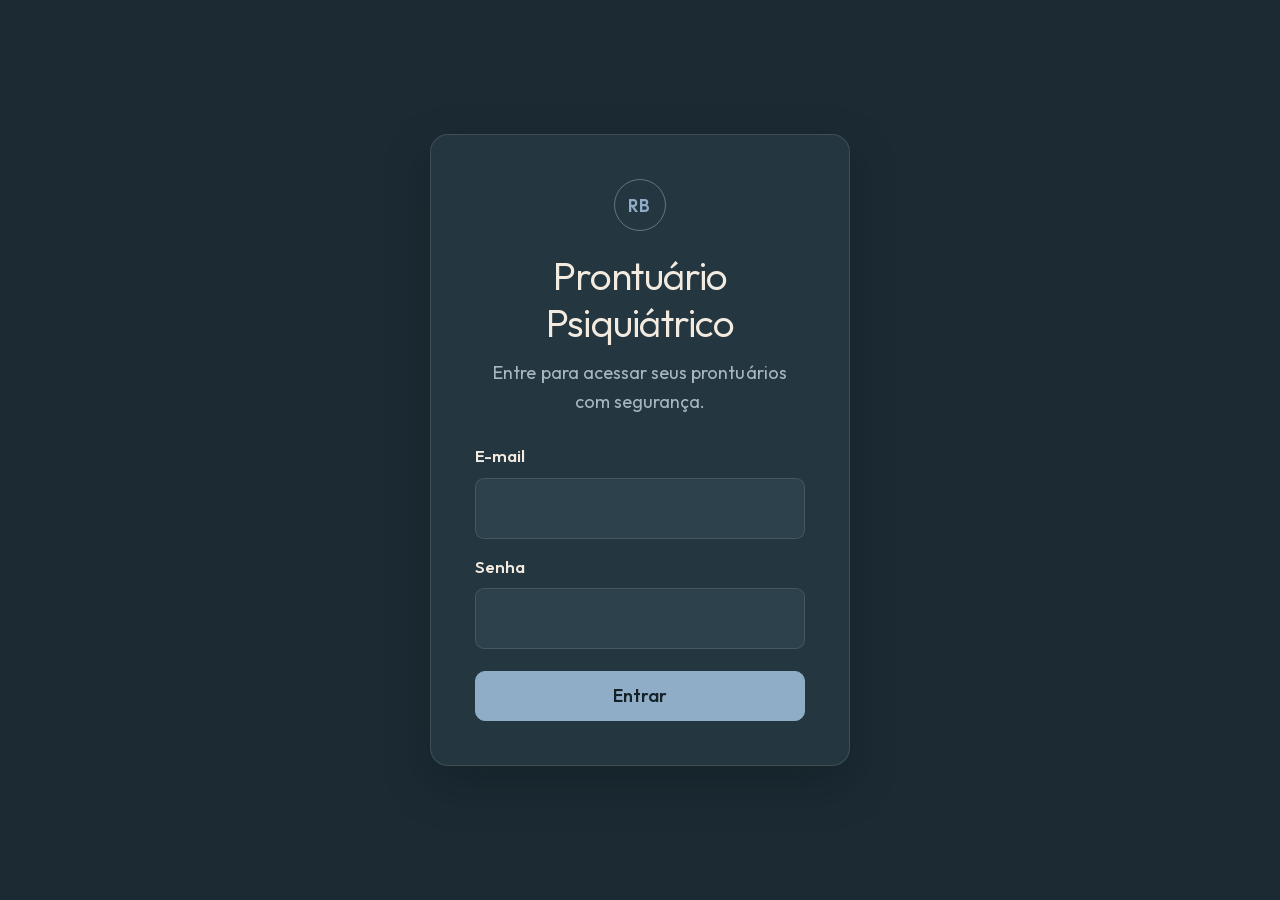
==== index.html @ f147e23b "Sintoma-Alvo no lugar dos sintomas residuais, e quatro ajustes de tela O Sintoma-Alvo e, na definica" ====
<!doctype html>
<html lang="pt-BR">
  <head>
    <meta charset="UTF-8" />
    <meta name="viewport" content="width=device-width, initial-scale=1, viewport-fit=cover" />
    <meta name="theme-color" content="#1C2B33" media="(prefers-color-scheme: dark)" />
    <meta name="theme-color" content="#F3EAE0" media="(prefers-color-scheme: light)" />

    <title>Prontuário Psiquiátrico — Dr. Regis Braga</title>
    <meta name="description" content="Prontuário eletrônico psiquiátrico de uso clínico privado: anamnese, exame do estado mental, evolução e prescrição." />
    <!-- Sistema clínico com dado sensível de paciente: nunca deve ser indexado. -->
    <meta name="robots" content="noindex, nofollow, noarchive, nosnippet" />
    <meta name="referrer" content="no-referrer" />
    <meta name="format-detection" content="telephone=no" />

    <!-- Ícone inline: evita duas requisições 404 por carga (a pasta images/ não existe). -->
    <link
      rel="icon"
      href="data:image/svg+xml,%3Csvg xmlns='http://www.w3.org/2000/svg' viewBox='0 0 32 32'%3E%3Crect width='32' height='32' rx='8' fill='%231C2B33'/%3E%3Ctext x='16' y='21' font-family='Outfit,Helvetica,Arial,sans-serif' font-size='13' font-weight='600' fill='%238FADC6' text-anchor='middle'%3ERB%3C/text%3E%3C/svg%3E"
    />

    <!-- A fonte só é descoberta depois de baixar e parsear o CSS; o preload antecipa. -->
    <link rel="preload" href="fonts/Outfit-Variable-latin.woff2" as="font" type="font/woff2" crossorigin />

    <link rel="stylesheet" href="src/styles/theme.css?v=sintoma-alvo-1" />
    <link rel="stylesheet" href="src/styles/responsive.css?v=sintoma-alvo-1" />
  </head>
  <body>
    <a class="skip-link" href="#app">Ir para o conteúdo</a>
    <div id="app" role="main"></div>
    <script type="module" src="src/App.js?v=sintoma-alvo-1"></script>
  </body>
</html>
---- src/styles/theme.css ----
@font-face {
  font-family: Sora;
  src: url("../../fonts/Sora-Regular.woff2") format("woff2");
  font-display: swap;
}

:root {
  color-scheme: dark;
  --bg: #071114;
  --surface: #0e1b20;
  --surface-2: #13252b;
  --line: #254148;
  --text: #eef7f5;
  --muted: #9db0ae;
  --primary: #0f5961;
  --primary-2: #16808b;
  --sage: #9ab8a7;
  --amber: #d79a35;
  --danger: #cf5b5b;
  --shadow: 0 20px 70px rgba(0, 0, 0, .28);
  --radius: 8px;
  font-family: Sora, system-ui, -apple-system, BlinkMacSystemFont, "Segoe UI", sans-serif;
}

body.light {
  color-scheme: light;
  --bg: #edf1f0;
  --surface: #ffffff;
  --surface-2: #f6f8f7;
  --line: #d5ddda;
  --text: #172225;
  --muted: #60706f;
  --primary: #0f5961;
  --primary-2: #0d737d;
  --sage: #688d78;
  --amber: #a66f13;
  --danger: #b74242;
  --shadow: 0 18px 48px rgba(25, 43, 48, .12);
}

* { box-sizing: border-box; }

body {
  margin: 0;
  background: var(--bg);
  color: var(--text);
  min-height: 100vh;
  letter-spacing: 0;
  overflow-x: hidden;
}

button, input, select, textarea {
  font: inherit;
}

button {
  min-height: 44px;
  border: 1px solid var(--line);
  border-radius: var(--radius);
  background: var(--surface-2);
  color: var(--text);
  cursor: pointer;
  touch-action: manipulation;
}

button:hover { border-color: var(--primary-2); }

.app-shell {
  min-height: 100vh;
  display: grid;
  grid-template-rows: auto 1fr auto;
}

.topbar {
  position: sticky;
  top: 0;
  z-index: 10;
  display: flex;
  align-items: center;
  justify-content: space-between;
  gap: 16px;
  padding: calc(12px + env(safe-area-inset-top)) 20px 12px;
  background: color-mix(in srgb, var(--surface) 92%, transparent);
  border-bottom: 1px solid var(--line);
  backdrop-filter: blur(18px);
}

.brand h1 {
  margin: 0;
  font-size: clamp(23px, 3vw, 36px);
  line-height: 1.15;
}

.brand p {
  margin: 6px 0 0;
  color: var(--muted);
  font-size: 17px;
}

.top-actions {
  display: flex;
  gap: 8px;
  align-items: center;
  flex-wrap: wrap;
  justify-content: flex-end;
}

.container {
  width: min(1280px, 100%);
  margin: 0 auto;
  padding: 20px;
  min-width: 0;
}

.dashboard {
  display: grid;
  gap: 14px;
  grid-template-columns: repeat(5, minmax(0, 1fr));
  min-width: 0;
}

.dash-button {
  min-width: 0;
  min-height: 150px;
  padding: 18px;
  text-align: left;
  display: grid;
  align-content: space-between;
  background: linear-gradient(180deg, color-mix(in srgb, var(--primary) 26%, var(--surface)), var(--surface));
  box-shadow: var(--shadow);
}

.dash-icon, .icon {
  width: 38px;
  height: 38px;
  display: inline-grid;
  place-items: center;
  border-radius: var(--radius);
  background: color-mix(in srgb, var(--sage) 18%, transparent);
  color: var(--sage);
  font-weight: 800;
}

.dash-button strong {
  display: block;
  margin-top: 18px;
  font-size: 23px;
}

.dash-button span {
  display: block;
  margin-top: 6px;
  color: var(--muted);
  line-height: 1.35;
  font-size: 17px;
  overflow-wrap: anywhere;
  white-space: normal;
  max-width: 100%;
}

.dash-button * {
  min-width: 0;
  white-space: normal;
}

.layout {
  display: grid;
  grid-template-columns: 280px minmax(0, 1fr);
  gap: 16px;
  align-items: start;
}

.side, .panel, .section, dialog {
  background: var(--surface);
  border: 1px solid var(--line);
  border-radius: var(--radius);
  box-shadow: var(--shadow);
}

.side {
  position: sticky;
  top: 92px;
  padding: 12px;
}

.nav-button {
  width: 100%;
  text-align: left;
  display: flex;
  align-items: center;
  gap: 10px;
  padding: 12px;
  margin-bottom: 8px;
}

.nav-button.active {
  background: var(--primary);
  border-color: var(--primary-2);
}

.panel { padding: 16px; }

.panel-title {
  display: flex;
  justify-content: space-between;
  align-items: flex-start;
  gap: 12px;
  margin-bottom: 16px;
}

.panel-title h2 {
  margin: 0;
  font-size: 29px;
  overflow-wrap: anywhere;
}

.panel-title p {
  margin: 6px 0 0;
  color: var(--muted);
  font-size: 17px;
}

.grid {
  display: grid;
  grid-template-columns: repeat(2, minmax(0, 1fr));
  gap: 12px;
}


.patient-grid {
  grid-template-columns: minmax(220px, 1.8fr) repeat(3, minmax(130px, 1fr));
}

.patient-grid > label:nth-child(n + 5) {
  grid-column: span 1;
}

label {
  display: grid;
  gap: 7px;
  color: var(--muted);
  font-size: 16px;
}

input, select, textarea {
  width: 100%;
  min-height: 46px;
  border: 1px solid var(--line);
  border-radius: var(--radius);
  background: var(--surface-2);
  color: var(--text);
  padding: 11px 12px;
  outline: none;
}

textarea {
  min-height: 126px;
  resize: vertical;
  line-height: 1.45;
}

textarea[name="medicos"] {
  min-height: 54px;
}




input:focus, select:focus, textarea:focus {
  border-color: var(--primary-2);
  box-shadow: 0 0 0 3px color-mix(in srgb, var(--primary-2) 22%, transparent);
}

details.section {
  margin-bottom: 12px;
  padding: 0;
  overflow: hidden;
}

summary {
  cursor: pointer;
  min-height: 54px;
  padding: 15px 16px;
  list-style: none;
  display: flex;
  justify-content: space-between;
  align-items: center;
  gap: 10px;
}

summary::-webkit-details-marker { display: none; }
summary:after { content: "+"; color: var(--sage); font-size: 26px; }
details[open] summary:after { content: "-"; }

.section-body {
  padding: 0 16px 16px;
  border-top: 1px solid var(--line);
}

.chips {
  display: flex;
  gap: 8px;
  flex-wrap: wrap;
  margin: 8px 0 14px;
}

.chip {
  display: inline-flex;
  align-items: center;
  gap: 7px;
  min-height: 38px;
  padding: 8px 10px;
  border: 1px solid var(--line);
  border-radius: var(--radius);
  color: var(--text);
  background: var(--surface-2);
  font-size: 16px;
}

.chip input { width: auto; min-height: auto; accent-color: var(--primary-2); }

.actions {
  display: flex;
  gap: 8px;
  flex-wrap: wrap;
  margin-top: 14px;
}

.page-tabs {
  display: flex;
  gap: 8px;
  overflow-x: auto;
  padding: 4px 0 14px;
  margin-bottom: 12px;
  scrollbar-width: thin;
}

.page-tabs button {
  flex: 0 0 auto;
  min-height: 42px;
  padding: 0 13px;
  color: var(--muted);
}

/* Pagina ainda nao alcancada: so se chega nela por "Salvar e avancar". */
.page-tabs button.locked {
  opacity: 0.45;
  cursor: not-allowed;
}

.page-tabs button.active {
  background: var(--primary);
  border-color: var(--primary-2);
  color: #fff;
}

.clinical-page {
  display: grid;
  gap: 14px;
  background: var(--surface);
  border: 1px solid var(--line);
  border-radius: var(--radius);
  padding: 16px;
}

.clinical-page-title h3 {
  margin: 0;
  font-size: 23px;
}

.clinical-card {
  padding: 14px;
  border: 1px solid color-mix(in srgb, var(--sage) 40%, var(--line));
  border-radius: var(--radius);
  background: color-mix(in srgb, var(--sage) 8%, var(--surface));
}

.clinical-card h4 {
  margin: 0 0 12px;
  font-size: 21px;
}

.anamnesis-guide {
  display: grid;
  gap: 14px;
}

.guide-group {
  display: grid;
  gap: 10px;
}

.guide-group > strong {
  color: var(--text);
  font-size: 17px;
}

.guide-items {
  display: grid;
  gap: 10px;
}

.guide-items section {
  padding: 10px;
  border: 1px solid var(--line);
  border-radius: var(--radius);
  background: color-mix(in srgb, var(--surface-2) 72%, transparent);
}

.guide-items span {
  display: block;
  color: var(--sage);
  font-size: 16px;
  margin-bottom: 7px;
}

.guide-items ul {
  margin: 0;
  padding-left: 18px;
  color: var(--text);
  font-size: 17px;
  line-height: 1.45;
}

.guide-items li + li {
  margin-top: 6px;
}

.risk-fields {
  display: grid;
  gap: 10px;
}

.risk-choice,
.risk-text {
  display: grid;
  gap: 8px;
  color: var(--text);
  font-size: 17px;
  line-height: 1.45;
}

.risk-choice p {
  margin: 0;
}

.structured-fields {
  display: grid;
  gap: 10px;
}

.structured-question {
  margin: 0;
  color: var(--text);
  font-size: 17px;
  line-height: 1.45;
}

.segmented-options {
  display: flex;
  flex-wrap: wrap;
  gap: 8px;
}

.multi-choice-options {
  display: flex;
  flex-wrap: wrap;
  gap: 8px;
}

.segmented-options label,
.multi-choice-options label {
  width: auto;
  min-height: 34px;
  padding: 7px 11px;
  border: 1px solid var(--line);
  border-radius: 8px;
  background: var(--surface);
  color: var(--text);
  font-size: 16px;
  font-weight: 700;
  flex-direction: row;
  align-items: center;
  gap: 7px;
}

.segmented-options input,
.multi-choice-options input {
  width: auto;
  min-height: auto;
  padding: 0;
}



.risk-text textarea {
  min-height: 74px;
}

.qphda-card textarea[name="qphda"] {
  min-height: 195px;
}

.manual-anamnesis {
  display: grid;
  gap: 12px;
  margin-top: 12px;
}

.anamnesis-mode-selector {
  display: grid;
  grid-template-columns: repeat(2, minmax(0, 1fr));
  gap: 8px;
  margin: 10px 0 14px;
}

.anamnesis-mode-selector button {
  min-height: 46px;
  border: 1px solid var(--line);
  border-radius: var(--radius);
  background: var(--surface);
  color: var(--muted);
}

.anamnesis-mode-selector button.active {
  border-color: var(--primary-2);
  background: color-mix(in srgb, var(--primary-2) 13%, var(--surface));
  color: var(--text);
  font-weight: 700;
}

.manual-anamnesis textarea[name="queixa"] {
  min-height: 46px;
}

.manual-anamnesis textarea[name="historia"] {
  min-height: 176px;
}




.address-card {
  margin-top: 16px;
  padding: 14px;
  border: 1px solid color-mix(in srgb, var(--sage) 40%, var(--line));
  border-radius: var(--radius);
  background: color-mix(in srgb, var(--sage) 8%, var(--surface));
}

/* Endereco num unico grid de 12 colunas (sem sub-grid aninhado, que impedia
   alinhar as caixas entre as linhas). A base de 12 permite dar aos campos
   curtos (CEP, Numero, UF) uma fracao menor que 1/4, o que faz os 7 campos
   caberem em 2 linhas:

     CEP 2  | Endereco 8 .................... | Numero 2
     Bairro 4 ..... | Cidade 4 ..... | UF 1 | Complemento 3 ...              */
.address-grid {
  display: grid;
  grid-template-columns: repeat(12, minmax(0, 1fr));
  gap: 12px;
  align-items: start;
}

.address-grid > label:has(input[name="endereco"]) { grid-column: span 8; }
.address-grid > label:has(input[name="bairro"]),
.address-grid > label:has(input[name="cidade"]) { grid-column: span 4; }
.address-grid > label:has(input[name="complemento"]) { grid-column: span 3; }
.address-grid > label:has(input[name="cep"]),
.address-grid > label:has(input[name="numero"]) { grid-column: span 2; }
.address-grid > label:has(input[name="estado"]) { grid-column: span 1; }

.primary {
  background: var(--primary);
  border-color: var(--primary-2);
  color: white;
  padding: 0 16px;
}

.secondary {
  color: var(--sage);
  padding: 0 14px;
}

.secondary.active {
  border-color: var(--primary-2);
  background: color-mix(in srgb, var(--primary-2) 12%, var(--surface-2));
  color: var(--text);
}

.danger {
  color: #fff;
  background: var(--danger);
  border-color: var(--danger);
  padding: 0 14px;
}

.warning {
  border-left: 4px solid var(--amber);
  background: color-mix(in srgb, var(--amber) 14%, var(--surface));
  padding: 12px;
  border-radius: var(--radius);
  color: var(--text);
  margin: 12px 0;
  font-size: 17px;
}

.record-opened {
  display: flex;
  align-items: center;
  justify-content: space-between;
  gap: 10px;
}

.inline-action {
  min-height: 34px;
  flex: 0 0 auto;
}



.diagnosis-ai-panel {
  border: 1px solid color-mix(in srgb, var(--primary-2) 32%, var(--line));
  background: color-mix(in srgb, var(--primary-2) 8%, var(--surface));
  border-radius: var(--radius);
  padding: 14px;
  margin-bottom: 14px;
}

.summary-section { margin-top: 14px; }
.summary-section h4 { margin: 0 0 9px; font-size: 21px; }
.summary-table-wrap { overflow-x: auto; border: 1px solid var(--line); border-radius: 10px; }
.summary-table { width: 100%; border-collapse: collapse; background: var(--surface); font-size: 16px; }
.summary-table th, .summary-table td { padding: 9px 10px; border-bottom: 1px solid var(--line); text-align: left; vertical-align: top; }
.summary-table th { color: var(--muted); background: var(--surface-2); font-size: 14px; text-transform: uppercase; letter-spacing: .04em; }
.summary-table tr:last-child td { border-bottom: 0; }
/* A tabela tem 2 ou 3 colunas conforme o layout do bloco, entao as larguras
   sao ancoradas no papel da coluna (rotulo / registro) e nao na posicao:
   a primeira e sempre rotulo, a ultima e sempre o registro. */
.summary-table td:first-child { min-width: 150px; font-weight: 700; }
.summary-table td:nth-child(2):not(:last-child) { min-width: 220px; }
.summary-table td:last-child { min-width: 280px; font-weight: 400; color: var(--text); }

.ai-mode-selector {
  display: grid;
  grid-template-columns: repeat(2, minmax(0, 1fr));
  gap: 8px;
  margin: 14px 0;
  padding: 0;
  border: 0;
}

.ai-mode-selector legend {
  grid-column: 1 / -1;
  margin-bottom: 7px;
  color: var(--muted);
  font-size: 16px;
  font-weight: 700;
  text-transform: uppercase;
  letter-spacing: .06em;
}

.ai-mode-selector label {
  display: grid;
  grid-template-columns: auto 1fr;
  gap: 3px 9px;
  padding: 11px;
  border: 1px solid var(--line);
  border-radius: 10px;
  background: var(--surface);
  cursor: pointer;
}

.ai-mode-selector input { grid-row: 1 / 3; width: auto; min-height: auto; margin-top: 3px; }
.ai-mode-selector span { color: var(--text); font-weight: 700; }
.ai-mode-selector small { color: var(--muted); line-height: 1.35; }

/* Fica logo abaixo do botao Gerar, discreta: e procedencia, nao resultado. */
.rag-consulted { margin: 10px 0 0; color: var(--muted); font-size: 14px; line-height: 1.5; }
.rag-consulted strong { color: var(--text); font-weight: 600; }
.rag-sources { margin-top: 8px; padding: 10px 12px; border: 1px solid var(--line); border-radius: 9px; background: var(--surface); }
.rag-sources summary { cursor: pointer; color: var(--text); font-weight: 700; }
.rag-sources ol { margin: 10px 0 0; padding-left: 20px; }
.rag-sources li + li { margin-top: 8px; }
.rag-sources li span { display: block; color: var(--muted); font-size: 14px; }

.diagnosis-options {
  display: grid;
  gap: 8px;
  margin-bottom: 12px;
}

.diagnosis-group {
  margin-top: 14px;
  padding: 16px;
  border: 1px solid var(--line);
  border-radius: 10px;
  background: color-mix(in srgb, var(--surface) 86%, var(--surface-2));
}
.diagnosis-group h4 {
  margin: 0;
  font-family: Georgia, "Times New Roman", Garamond, serif;
  font-size: 23px;
  font-weight: 500;
}
.diagnosis-group .diagnosis-options {
  margin: 14px 0 0;
}
/* O papel de cada camada, abaixo do titulo do grupo: discreto, porque e
   apoio a decisao e nao o conteudo da decisao. */
.diagnosis-role {
  margin: 6px 0 0;
  color: var(--muted);
  font-size: 14px;
  line-height: 1.45;
  max-width: 68ch;
}
.diagnosis-empty {
  margin: 0;
  padding: 14px;
  border: 1px dashed var(--line);
  border-radius: 9px;
  color: var(--muted);
  font-size: 16px;
  text-align: center;
}
.diagnosis-doctor-group {
  border-left: 2px solid color-mix(in srgb, var(--primary-2) 65%, var(--line));
}

.diagnosis-option {
  grid-template-columns: auto minmax(0, 1fr);
  align-items: start;
  gap: 10px;
  min-height: 48px;
  padding: 11px 12px;
  border: 1px solid var(--line);
  border-radius: var(--radius);
  background: var(--surface-2);
  color: var(--text);
  cursor: pointer;
}

.diagnosis-option input {
  width: 18px;
  min-height: 18px;
  margin-top: 2px;
}

.diagnosis-option span {
  line-height: 1.4;
  overflow-wrap: anywhere;
}






.treatment-card-grid {
  display: grid;
  grid-template-columns: repeat(2, minmax(0, 1fr));
  gap: 12px;
}


.treatment-card {
  min-width: 0;
  border: 1px solid color-mix(in srgb, var(--sage) 36%, var(--line));
  border-radius: var(--radius);
  background: color-mix(in srgb, var(--surface-2) 72%, var(--surface));
  padding: 12px;
}

.treatment-card h4 {
  margin: 0 0 12px;
  font-size: 20px;
  color: var(--text);
}

.treatment-card textarea {
  min-height: 230px;
}

.treatment-card textarea[hidden] {
  display: none;
}

.treatment-option {
  background: color-mix(in srgb, var(--surface-2) 82%, var(--accent-soft));
}

.physician-adjustments textarea {
  min-height: 92px;
}

/* Sem max-width + margin:auto: isso encolhia e centralizava o bloco dentro
   do card, deixando-o desalinhado do titulo "Medicamentos" e mais estreito
   que o card. Agora ocupa a largura toda, alinhado com o titulo. */
.medication-reference {
  width: 100%;
}

.medication-reference-head {
  max-width: 720px;
  margin-bottom: 22px;
}

.medication-reference-head h3,
.medication-reference-title h3 {
  margin: 5px 0 7px;
  font-family: Georgia, "Times New Roman", serif;
  font-size: clamp(34px, 3vw, 49px);
  letter-spacing: -.025em;
}

.eyebrow {
  color: var(--primary-2);
  font-size: 14px;
  font-weight: 800;
  letter-spacing: .14em;
}

.medication-search-shell {
  position: relative;
  display: grid;
  grid-template-columns: auto minmax(0, 1fr) auto;
  align-items: center;
  border: 1px solid var(--line);
  border-radius: 12px;
  background: var(--surface);
}

.medication-search-shell:focus-within {
  border-color: var(--primary-2);
  box-shadow: 0 0 0 3px color-mix(in srgb, var(--primary-2) 14%, transparent);
}

.medication-search-shell input {
  min-height: 58px;
  border: 0;
  background: transparent;
  box-shadow: none;
  font-size: 21px;
}

.medication-search-icon {
  padding-left: 18px;
  color: var(--muted);
  font-size: 33px;
}

.medication-clear {
  min-width: 44px;
  border: 0;
  background: transparent;
  color: var(--muted);
  font-size: 31px;
}

.medication-suggestions {
  display: none;
  margin-top: 6px;
  padding: 6px;
  border: 1px solid var(--line);
  border-radius: 10px;
  background: var(--surface);
}

.medication-suggestions.is-open {
  display: grid;
}

.medication-suggestions button {
  display: grid;
  gap: 2px;
  padding: 10px 12px;
  border: 0;
  border-radius: 8px;
  background: transparent;
  color: var(--text);
  text-align: left;
}

.medication-suggestions button:hover {
  background: var(--surface-2);
}

.medication-suggestions span,
.medication-suggestions p,
.medication-source-status {
  color: var(--muted);
  font-size: 16px;
}

.medication-empty-state {
  margin-top: 18px;
  padding: 48px 24px;
  border: 1px dashed var(--line);
  border-radius: 12px;
  text-align: center;
  color: var(--muted);
}

.medication-empty-state > span {
  font-family: Georgia, serif;
  font-size: 52px;
  color: var(--primary-2);
}

.medication-reference-card {
  margin-top: 20px;
  padding: clamp(18px, 3vw, 30px);
  border: 1px solid var(--line);
  border-radius: 12px;
  background: var(--surface);
}

.medication-reference-title {
  display: flex;
  justify-content: space-between;
  gap: 20px;
  align-items: start;
  padding-bottom: 18px;
  border-bottom: 1px solid var(--line);
}

.medication-class {
  padding: 6px 10px;
  border-radius: 999px;
  background: var(--accent-soft);
  color: var(--primary-2);
  font-size: 16px;
  font-weight: 700;
}

.medication-priority-grid {
  display: grid;
  grid-template-columns: repeat(2, minmax(0, 1fr));
  gap: 10px;
  margin: 18px 0 4px;
}

.medication-priority-fact {
  display: grid;
  gap: 7px;
  padding: 16px;
  border: 1px solid color-mix(in srgb, var(--primary-2) 28%, var(--line));
  border-radius: 10px;
  background: color-mix(in srgb, var(--accent-soft) 48%, var(--surface));
}

.medication-priority-fact span {
  color: var(--primary-2);
  font-size: 14px;
  font-weight: 800;
  letter-spacing: .08em;
  text-transform: uppercase;
}

.medication-priority-fact strong {
  color: var(--text);
  font-size: 18px;
  line-height: 1.5;
}

.medication-facts-grid {
  display: grid;
  grid-template-columns: repeat(2, minmax(0, 1fr));
  gap: 0;
}

.medication-fact {
  padding: 20px 20px 20px 0;
  border-bottom: 1px solid var(--line);
}

.medication-fact:nth-child(even) {
  padding-left: 20px;
  border-left: 1px solid var(--line);
}

.medication-fact h4 {
  margin: 0 0 8px;
  font-size: 17px;
}

.medication-fact p {
  margin: 0;
  color: var(--muted);
  font-size: 17px;
  line-height: 1.65;
}

.medication-reference-links {
  display: flex;
  gap: 10px;
  margin-top: 20px;
}

.medication-reference-links a {
  color: var(--primary-2);
  font-weight: 700;
  font-size: 17px;
}




.online-status {
  margin: 10px 0 0;
  color: var(--muted);
  font-size: 16px;
  line-height: 1.4;
}





.record-grid {
  display: grid;
  grid-template-columns: minmax(0, 1fr) minmax(0, 1.2fr);
  gap: 14px;
}

.timeline {
  display: grid;
  gap: 10px;
}

.timeline-item {
  border-left: 3px solid var(--primary-2);
  padding: 10px 12px;
  background: var(--surface-2);
  border-radius: var(--radius);
}

.timeline-item h4 { margin: 0 0 6px; }
.timeline-item p {
  margin: 0;
  color: var(--muted);
  line-height: 1.4;
  white-space: pre-wrap;
}


.modal-backdrop {
  position: fixed;
  inset: 0;
  display: grid;
  place-items: center;
  padding: 18px;
  background: rgba(0, 0, 0, .55);
  z-index: 30;
}

.modal {
  width: min(520px, 100%);
  background: var(--surface);
  border: 1px solid var(--line);
  border-radius: var(--radius);
  padding: 18px;
  box-shadow: var(--shadow);
}

.hidden { display: none !important; }

@media print {
  body { background: white; color: #111; }
  .topbar, .side, .actions, .dashboard { display: none !important; }
  .container, .panel { padding: 0; box-shadow: none; border: 0; }
}

/* Premium clinical workspace */
:root {
  --bg: #0a100f;
  --surface: #111a18;
  --surface-2: #17221f;
  --line: rgba(211, 225, 216, .12);
  --text: #f2f3ee;
  --muted: #99a49f;
  --primary: #285c4d;
  --primary-2: #55a184;
  --sage: #b5cdbf;
  --amber: #d2a963;
  --danger: #a84f4f;
  --shadow: 0 26px 70px rgba(0, 0, 0, .26);
  --radius: 14px;
}

body.light {
  --bg: #f1f2ed;
  --surface: #fbfcf8;
  --surface-2: #f3f5f0;
  --line: rgba(32, 58, 49, .13);
  --text: #15231e;
  --muted: #68756f;
  --primary: #245747;
  --primary-2: #347b63;
  --sage: #4e7867;
  --shadow: 0 24px 65px rgba(35, 58, 50, .09);
}

body {
  background:
    radial-gradient(circle at 85% -10%, color-mix(in srgb, var(--primary) 20%, transparent), transparent 30rem),
    var(--bg);
  font-size: 18px;
}

button { transition: border-color .2s ease, background .2s ease, transform .2s ease, box-shadow .2s ease; }
button:hover { transform: translateY(-1px); }

.topbar {
  min-height: 82px;
  padding: calc(14px + env(safe-area-inset-top)) clamp(20px, 4vw, 64px) 14px;
  background: color-mix(in srgb, var(--bg) 84%, transparent);
  border-bottom-color: var(--line);
  backdrop-filter: blur(24px) saturate(1.3);
}

.brand { display: flex; align-items: center; gap: 13px; }
.brand-mark {
  width: 42px; height: 42px; display: grid; place-items: center;
  border: 1px solid color-mix(in srgb, var(--sage) 44%, transparent);
  border-radius: 50%; color: var(--sage); font: 600 16px/1 Georgia, serif;
  letter-spacing: .12em;
}
.brand h1 { font: 500 26px/1.1 Georgia, "Times New Roman", serif; letter-spacing: .01em; }
.brand p { margin-top: 4px; font-size: 13px; letter-spacing: .12em; text-transform: uppercase; }
.secure-status { display: inline-flex; align-items: center; gap: 8px; color: var(--muted); font-size: 14px; }
.secure-status i { width: 6px; height: 6px; border-radius: 50%; background: #62a788; box-shadow: 0 0 0 4px rgba(98,167,136,.1); }
.icon-button, .compact-action { background: transparent; border-color: var(--line); }
.icon-button { width: 42px; padding: 0; display: grid; place-items: center; color: var(--sage); border-radius: 50%; }
.compact-action { display: inline-flex; gap: 7px; align-items: center; padding: 0 13px; }

.container { width: min(1380px, 100%); padding: clamp(24px, 4vw, 58px) clamp(20px, 4vw, 64px); }
.dashboard { display: block; }
.dashboard-intro { display: flex; justify-content: space-between; align-items: end; gap: 24px; padding-bottom: 30px; border-bottom: 1px solid var(--line); }
.eyebrow { display: block; margin-bottom: 14px; color: var(--primary-2); font-size: 13px; font-weight: 700; letter-spacing: .2em; }
.dashboard-intro h2 { margin: 0; font: 400 clamp(44px, 5vw, 75px)/1.05 Georgia, "Times New Roman", serif; letter-spacing: -.025em; }
.dashboard-intro p { margin: 13px 0 0; color: var(--muted); font-size: 20px; }
.today { text-align: right; flex: 0 0 auto; }
.today span { display: block; margin-bottom: 7px; color: var(--muted); font-size: 12px; letter-spacing: .18em; }
.today strong { font: 400 23px/1.2 Georgia, serif; text-transform: capitalize; }

.dashboard-metrics { display: grid; grid-template-columns: 1fr 1fr 1.6fr; gap: 1px; margin: 24px 0 46px; background: var(--line); border: 1px solid var(--line); border-radius: 16px; overflow: hidden; }
.dashboard-metrics > div { min-height: 100px; padding: 22px 25px; background: color-mix(in srgb, var(--surface) 92%, transparent); display: flex; justify-content: space-between; align-items: center; gap: 14px; }
.dashboard-metrics > div > span:first-child { color: var(--muted); font-size: 14px; }
.dashboard-metrics > div > strong { font: 400 42px/1 Georgia, serif; }
.dashboard-metrics .privacy-note { justify-content: flex-start; color: var(--sage); }
.privacy-note > svg { flex: 0 0 auto; }
.privacy-note span { display: grid; gap: 4px; }
.privacy-note strong { font-size: 16px; color: var(--text); }
.privacy-note small { color: var(--muted); font-size: 13px; }

.quick-heading { display: flex; align-items: baseline; justify-content: space-between; margin-bottom: 15px; }
.quick-heading span { font: 400 29px/1.2 Georgia, serif; }
.quick-heading small { color: var(--muted); }
.dashboard-actions { display: grid; grid-template-columns: repeat(4, minmax(0, 1fr)); gap: 13px; }
.dash-button {
  position: relative; min-height: 228px; padding: 22px; display: flex; flex-direction: column; align-items: flex-start;
  background: var(--surface); border-color: var(--line); box-shadow: none; overflow: hidden;
}
.dash-button::after { content: ""; position: absolute; width: 140px; height: 140px; right: -75px; top: -80px; border: 1px solid color-mix(in srgb, var(--sage) 16%, transparent); border-radius: 50%; transition: .3s ease; }
.dash-button:hover { border-color: color-mix(in srgb, var(--primary-2) 52%, var(--line)); background: color-mix(in srgb, var(--surface) 90%, var(--primary)); box-shadow: var(--shadow); }
.dash-button:hover::after { transform: scale(1.3); }
.card-number { position: absolute; top: 19px; right: 20px; color: var(--muted) !important; font-size: 12px !important; letter-spacing: .12em; }
.dash-icon { width: 46px; height: 46px; margin: 0; border: 1px solid color-mix(in srgb, var(--sage) 24%, transparent); border-radius: 50%; background: color-mix(in srgb, var(--primary) 18%, transparent); color: var(--sage); }
.dash-copy { margin-top: auto; }
.dash-button .dash-copy strong { margin: 0 0 8px; font: 400 26px/1.2 Georgia, serif; }
.dash-button .dash-copy span { max-width: 190px; margin: 0; line-height: 1.5; font-size: 14px; }
.card-arrow { position: absolute; right: 20px; bottom: 22px; color: var(--sage) !important; font-size: 23px !important; }
.session-exit { margin: 22px 0 0 auto; min-height: 36px; display: flex; gap: 8px; align-items: center; padding: 0; border: 0; background: transparent; color: var(--muted); font-size: 14px; }
.session-exit svg { width: 16px; }

.layout { grid-template-columns: 220px minmax(0, 1fr); gap: 24px; }
.side { top: 106px; padding: 15px; border: 0; background: color-mix(in srgb, var(--surface) 88%, transparent); box-shadow: none; }
.side-label { padding: 7px 11px 13px; color: var(--muted); font-size: 12px; letter-spacing: .18em; }
.nav-button { min-height: 50px; padding: 10px 12px; border: 0; background: transparent; color: var(--muted); font-size: 16px; }
.nav-button .icon { width: 30px; height: 30px; background: transparent; color: inherit; }
.nav-button .icon svg { width: 18px; }
.nav-button.active { background: color-mix(in srgb, var(--primary) 54%, transparent); border: 0; color: var(--text); }
.side-foot { display: flex; align-items: center; gap: 10px; margin-top: 28px; padding: 16px 9px 4px; border-top: 1px solid var(--line); }
.side-foot > span { width: 30px; height: 30px; display: grid; place-items: center; border-radius: 50%; background: var(--primary); font: 13px Georgia, serif; }
.side-foot div { display: grid; gap: 2px; }
.side-foot strong { font-size: 13px; }.side-foot small { color: var(--muted); font-size: 12px; }
.panel { padding: clamp(20px, 3vw, 38px); border: 0; border-radius: 18px; box-shadow: var(--shadow); }
.panel-title { margin-bottom: 28px; padding-bottom: 22px; border-bottom: 1px solid var(--line); }
.panel-title h2 { font: 400 clamp(34px, 3vw, 49px)/1.1 Georgia, serif; }
.panel-title p { margin-top: 9px; }

input, select, textarea { border-color: var(--line); border-radius: 10px; background: color-mix(in srgb, var(--surface-2) 82%, transparent); }
label { gap: 8px; font-size: 13px; letter-spacing: .03em; }
.primary { border-radius: 10px; background: var(--primary); box-shadow: 0 9px 25px rgba(24, 74, 58, .2); }
.clinical-page, .clinical-card, .section, .address-card, .treatment-card { border-radius: 14px; }
.page-tabs { gap: 2px; border-bottom: 1px solid var(--line); }
.page-tabs button { border: 0; border-radius: 0; background: transparent; }
.page-tabs button.active { background: transparent; border-bottom: 2px solid var(--primary-2); color: var(--text); }

@media (max-width: 980px) {
  .dashboard-actions { grid-template-columns: repeat(2, minmax(0, 1fr)); }
  .side-foot, .side-label { display: none; }
}
@media (max-width: 640px) {
  .secure-status { display: none; }
  .topbar { min-height: auto; flex-direction: row; align-items: center; }
  .brand p { display: none; }
  .compact-action span { display: none; }
  .dashboard-intro { align-items: flex-start; }
  .today { display: none; }
  .dashboard-metrics { grid-template-columns: 1fr 1fr; margin-bottom: 34px; }
  .dashboard-metrics .privacy-note { grid-column: 1 / -1; }
  .dashboard-actions { grid-template-columns: 1fr; }
  .dash-button { min-height: 170px; }
  .quick-heading small { display: none; }
  .panel { padding: 18px; }
}

/* Editorial warm theme — paper, ink and amber */
:root {
  color-scheme: dark;
  --bg: #191919;
  --surface: #20201f;
  --surface-2: #282725;
  --line: rgba(248, 241, 230, .11);
  --text: #f4efe7;
  --muted: #aaa39a;
  --primary: #a95712;
  --primary-2: #d97706;
  --sage: #d6b98a;
  --amber: #d97706;
  --danger: #b8564f;
  --shadow: none;
  --radius: 10px;
}

body.light {
  color-scheme: light;
  --bg: #fbf9f6;
  --surface: #fffdf9;
  --surface-2: #f4efe8;
  --line: rgba(63, 48, 40, .13);
  --text: #1d1816;
  --muted: #746b65;
  --primary: #b85f0b;
  --primary-2: #d97706;
  --sage: #8a6849;
  --amber: #d97706;
  --danger: #a94740;
  --shadow: none;
}

body {
  background: var(--bg);
  color: var(--text);
  font-family: Sora, Inter, system-ui, -apple-system, BlinkMacSystemFont, "Segoe UI", sans-serif;
  line-height: 1.6;
}

.topbar {
  min-height: 76px;
  background: color-mix(in srgb, var(--bg) 96%, transparent);
  border-bottom: 1px solid var(--line);
  backdrop-filter: blur(18px);
}

.brand-mark {
  border-color: color-mix(in srgb, var(--primary-2) 45%, var(--line));
  color: var(--primary-2);
}

.brand h1,
.dashboard-intro h2,
.today strong,
.quick-heading span,
.panel-title h2,
.clinical-page-title h3,
.clinical-card h4,
.address-card h3,
.treatment-card h4,
.modal h2 {
  font-family: Georgia, "Times New Roman", Garamond, serif;
}

.brand h1 { color: var(--text); }
.secure-status i {
  background: var(--primary-2);
  box-shadow: 0 0 0 4px color-mix(in srgb, var(--primary-2) 12%, transparent);
}

.eyebrow,
.dash-icon,
.icon-button,
.secondary,
summary::after {
  color: var(--primary-2);
}

.container { max-width: 1320px; }
.dashboard-intro { padding-top: clamp(10px, 2vw, 24px); }
.dashboard-intro h2 {
  max-width: 780px;
  font-size: clamp(49px, 5vw, 81px);
  line-height: 1.04;
}
.dashboard-intro p { line-height: 1.65; }

.dashboard-metrics {
  background: transparent;
  border-color: var(--line);
  border-radius: 10px;
}
.dashboard-metrics > div {
  background: var(--surface);
  border-right: 1px solid var(--line);
}
.dashboard-metrics > div:last-child { border-right: 0; }
.dashboard-metrics .privacy-note { color: var(--primary-2); }

.dash-button {
  min-height: 220px;
  background: var(--surface);
  border-color: var(--line);
  border-radius: 10px;
  box-shadow: none;
}
.dash-button::after { display: none; }
.dash-button:hover {
  background: color-mix(in srgb, var(--surface) 87%, var(--primary-2));
  border-color: color-mix(in srgb, var(--primary-2) 42%, var(--line));
  box-shadow: none;
}
.dash-icon {
  border-radius: 10px;
  border-color: color-mix(in srgb, var(--primary-2) 22%, var(--line));
  background: color-mix(in srgb, var(--primary-2) 9%, transparent);
}
.card-arrow { color: var(--primary-2) !important; }

.side,
.panel,
.clinical-page,
.clinical-card,
.section,
.address-card,
.treatment-card,
.diagnosis-ai-panel,
.modal {
  box-shadow: none;
}
.side {
  background: transparent;
  border-right: 1px solid var(--line);
  border-radius: 0;
  padding-right: 22px;
}
.nav-button { border-radius: 8px; }
.nav-button.active {
  background: color-mix(in srgb, var(--primary-2) 12%, transparent);
  color: var(--text);
}
.nav-button.active .icon { color: var(--primary-2); }
.side-foot > span { background: var(--primary-2); color: #fffaf3; }

.panel {
  background: var(--surface);
  border: 1px solid var(--line);
  border-radius: 12px;
}
.panel-title {
  align-items: end;
  margin-bottom: 32px;
}
.panel-title h2 { letter-spacing: -.015em; }

input,
select,
textarea {
  background: var(--surface-2);
  border-color: var(--line);
  border-radius: 9px;
  line-height: 1.55;
}
input:focus,
select:focus,
textarea:focus {
  border-color: var(--primary-2);
  box-shadow: 0 0 0 3px color-mix(in srgb, var(--primary-2) 12%, transparent);
}

.primary {
  background: var(--primary-2);
  border-color: var(--primary-2);
  color: #fffaf3;
  box-shadow: none;
}
.primary:hover { background: color-mix(in srgb, var(--primary-2) 88%, #1d1816); }
.secondary {
  background: transparent;
  border-color: var(--line);
}
.secondary.active {
  background: color-mix(in srgb, var(--primary-2) 10%, var(--surface));
  border-color: color-mix(in srgb, var(--primary-2) 38%, var(--line));
}

.page-tabs button.active { border-bottom-color: var(--primary-2); }
.clinical-page,
.clinical-card,
.address-card,
.treatment-card,
.diagnosis-ai-panel,
.clinical-card,
.address-card {
  border-left: 2px solid color-mix(in srgb, var(--primary-2) 55%, var(--line));
}
.chip,
.segmented-options label,
.multi-choice-options label,
.timeline-item {
  background: var(--surface-2);
}
.chip input,
.segmented-options input,
.multi-choice-options input {
  accent-color: var(--primary-2);
}
.timeline-item { border-left-color: var(--primary-2); }
.warning {
  border-left-color: var(--primary-2);
  background: color-mix(in srgb, var(--primary-2) 10%, var(--surface));
}

.modal-backdrop { background: rgba(25, 25, 25, .68); }

@media (max-width: 980px) {
  .side {
    border: 1px solid var(--line);
    border-radius: 10px;
    padding-right: 12px;
    background: var(--surface);
  }
}

@media (max-width: 640px) {
  .dashboard-intro h2 { font-size: clamp(44px, 11vw, 62px); }
  .dashboard-metrics > div { border-right: 0; }
  .dash-button { min-height: 164px; }
}

/* Voice transcription control */
.voice-field { position: relative; }
.voice-controls {
  display: flex;
  align-items: center;
  gap: 10px;
  min-height: 42px;
  margin-top: 9px;
}
.voice-button {
  position: relative;
  width: 42px;
  min-width: 42px;
  height: 42px;
  min-height: 42px;
  display: inline-grid;
  place-items: center;
  padding: 0;
  border: 1px solid color-mix(in srgb, var(--primary-2) 32%, var(--line));
  border-radius: 50%;
  background: color-mix(in srgb, var(--primary-2) 8%, var(--surface));
  color: var(--primary-2);
}
.voice-button:hover {
  background: color-mix(in srgb, var(--primary-2) 15%, var(--surface));
  border-color: var(--primary-2);
}
.voice-button:focus-visible {
  outline: 3px solid color-mix(in srgb, var(--primary-2) 20%, transparent);
  outline-offset: 2px;
}
.voice-pulse {
  position: absolute;
  inset: -1px;
  border: 1px solid var(--primary-2);
  border-radius: 50%;
  opacity: 0;
  pointer-events: none;
}
.voice-button.is-listening {
  background: var(--primary-2);
  color: #fffaf3;
}
.voice-button.is-listening .voice-pulse {
  animation: voice-pulse 1.5s ease-out infinite;
}
.voice-status {
  color: var(--muted);
  font-size: 13px;
  line-height: 1.4;
}
.voice-status[data-state="listening"] { color: var(--primary-2); }
.voice-status[data-state="requesting"] { color: var(--primary-2); }
.voice-status[data-state="error"] { color: var(--danger); }
.voice-status[data-state="done"] { color: var(--sage); }
.voice-button.is-requesting { cursor: wait; opacity: .72; }
.voice-button.is-requesting .voice-pulse {
  animation: voice-pulse 1.5s ease-out infinite;
}

@keyframes voice-pulse {
  0% { opacity: .65; transform: scale(1); }
  75%, 100% { opacity: 0; transform: scale(1.45); }
}

@media (prefers-reduced-motion: reduce) {
  .voice-button.is-listening .voice-pulse { animation: none; opacity: .5; }
}

@media (max-width: 640px) {
  .anamnesis-mode-selector { grid-template-columns: 1fr; }
}

/* Clinical typography scale — larger, calmer and more legible */
:root {
  --font-ui: Sora, Inter, system-ui, -apple-system, BlinkMacSystemFont, "Segoe UI", sans-serif;
  --font-editorial: Georgia, "Times New Roman", Garamond, serif;
  --type-body: 21px;
  --type-label: 18px;
  --type-value: 21px;
  --type-support: 17px;
}

body {
  font-family: var(--font-ui);
  font-size: var(--type-body);
  line-height: 1.65;
  text-rendering: optimizeLegibility;
  -webkit-font-smoothing: antialiased;
}

button,
input,
select,
textarea {
  font-family: var(--font-ui);
}

label {
  gap: 9px;
  color: var(--text);
  font-size: var(--type-label);
  font-weight: 650;
  line-height: 1.45;
  letter-spacing: .005em;
}

input,
select,
textarea {
  min-height: 49px;
  padding: 12px 14px;
  color: var(--text);
  font-size: var(--type-value);
  font-weight: 450;
  line-height: 1.65;
  letter-spacing: .003em;
}

textarea {
  padding-block: 13px;
}

textarea.evolution-textarea {
  min-height: 300px;
  overflow-y: hidden;
  resize: none;
  line-height: 1.32;
}

input::placeholder,
textarea::placeholder {
  color: color-mix(in srgb, var(--muted) 82%, transparent);
  font-size: 18px;
  font-weight: 400;
  opacity: 1;
}

button,
.page-tabs button,
.nav-button {
  font-size: 18px;
  font-weight: 600;
  line-height: 1.35;
}

.brand h1,
.dashboard-intro h2,
.today strong,
.quick-heading span,
.panel-title h2,
.clinical-page-title h3,
.clinical-card h4,
.address-card h3,
.treatment-card h4,
.diagnosis-group h4,
.modal h2 {
  font-family: var(--font-editorial);
  font-weight: 500;
}

.panel-title h2 {
  font-size: clamp(39px, 3vw, 55px);
  line-height: 1.12;
}

.panel-title p,
.dashboard-intro p {
  font-size: 20px;
  line-height: 1.65;
}

.clinical-page-title h3 {
  font-size: clamp(30px, 2.2vw, 39px);
  line-height: 1.2;
}

.clinical-card h4,
.address-card h3,
.treatment-card h4,
.diagnosis-group h4 {
  font-size: 25px;
  line-height: 1.3;
}

.antecedents-card h4 {
  font-size: clamp(30px, 2.2vw, 39px);
  line-height: 1.2;
}

.chip,
.segmented-options label,
.multi-choice-options label,
.diagnosis-option {
  min-height: 50px;
  font-size: 18px;
  font-weight: 550;
  line-height: 1.5;
}

.chip {
  padding: 11px 13px;
}

.diagnosis-option span,
.guide-items ul,
.guide-items li,
.timeline-item p,
.medication-fact p {
  font-size: 18px;
  line-height: 1.65;
}

.guide-items span,
.guide-group > strong {
  font-size: 20px;
  font-weight: 700;
  line-height: 1.45;
}

.online-status,
.voice-status,
.medication-source-status,
.diagnosis-empty,
.warning,

.medication-priority-fact span,
.eyebrow,
.side-label {
  font-size: 14px;
}

.medication-priority-fact strong {
  font-size: 20px;
  line-height: 1.55;
}

.medication-search-shell input {
  font-size: 22px;
}

.nav-button {
  min-height: 54px;
}

.side-foot strong {
  font-size: 16px;
}

.side-foot small,

@media (max-width: 640px) {
  :root {
    --type-body: 20px;
    --type-label: 17px;
    --type-value: 21px;
  }

  .panel-title h2 {
    font-size: clamp(35px, 9vw, 47px);
  }

  .clinical-page-title h3 {
    font-size: 29px;
  }

  .clinical-card h4,
  .address-card h3,
  .treatment-card h4,
  .diagnosis-group h4 {
    font-size: 23px;
  }

  .antecedents-card h4 {
    font-size: 29px;
  }
}
.refinement-section {
  display: grid;
  gap: 12px;
  margin-bottom: 18px;
}

.refinement-section > h4 {
  margin: 0;
}

/* Sem o titulo de pagina "Refinamento clinico" (redundante com o menu),
   este vira o cabecalho principal da tela e ganha destaque de titulo. */
.refinement-questions-section > h4 {
  font-size: 23px;
}

.refinement-item {
  padding: 14px;
  border: 1px solid var(--line);
  border-radius: 12px;
  background: color-mix(in srgb, var(--panel) 96%, var(--accent) 4%);
}

.refinement-item h4,
.refinement-item p {
  margin-top: 0;
}

.refinement-item .chips {
  margin-top: 10px;
}

/* ============================================================
   CAMADA DE IDENTIDADE — "Calma clínica"
   Azul calmo + bege acolhedor · Outfit como fonte única
   Esta é a última camada do arquivo: prevalece sobre as anteriores.
   ============================================================ */

/* --- Tipografia local: Outfit, fonte única (offline, sem requisição externa) --- */
@font-face {
  font-family: Outfit;
  src: url("../../fonts/Outfit-Variable-latin.woff2") format("woff2");
  font-weight: 200 700;
  font-style: normal;
  font-display: swap;
  unicode-range: U+0000-00FF, U+0131, U+0152-0153, U+02BB-02BC, U+02C6, U+02DA, U+02DC, U+0304, U+0308, U+0329, U+2000-206F, U+20AC, U+2122, U+2191, U+2193, U+2212, U+2215, U+FEFF, U+FFFD;
}
@font-face {
  font-family: Outfit;
  src: url("../../fonts/Outfit-Variable-latin-ext.woff2") format("woff2");
  font-weight: 200 700;
  font-style: normal;
  font-display: swap;
  unicode-range: U+0100-02BA, U+02BD-02C5, U+02C7-02CC, U+02CE-02D7, U+02DD-02FF, U+0304, U+0308, U+0329, U+1D00-1DBF, U+1E00-1E9F, U+1EF2-1EFF, U+2020, U+20A0-20AB, U+20AD-20C0, U+2113, U+2C60-2C7F, U+A720-A7FF;
}

/* --- Tema escuro (padrão): azul profundo como matéria, bege como tinta --- */
:root {
  color-scheme: dark;

  --azul-calmo: #5B7C99;
  --azul-profundo: #33505E;
  --bege: #F3EAE0;
  --terracota: #C17B5B;
  --verde: #A3B18A;
  --amarelo: #E3B23C;

  --bg: #1C2B33;
  --surface: #24363F;
  --surface-2: #2C414B;
  --line: rgba(243, 234, 224, .13);
  --text: #F3EAE0;
  --muted: #A7B6BF;

  --primary: #33505E;
  --primary-2: #8FADC6;
  --on-primary: #16222A;
  --sage: #A3B18A;
  --amber: #E3B23C;
  --terracota-ink: #D2937A;
  --danger: #C86F5E;
  --on-danger: #16222A;

  /* variáveis que o CSS já referenciava sem nunca terem sido definidas */
  --accent: #8FADC6;
  --accent-soft: #2C414B;
  --panel: #24363F;

  --shadow: 0 18px 44px rgba(10, 20, 26, .34);
  --radius: 12px;

  /* Fonte única: a hierarquia vem do tamanho, não da família */
  --font-ui: Outfit, system-ui, -apple-system, BlinkMacSystemFont, "Segoe UI", sans-serif;
  --font-editorial: Outfit, system-ui, -apple-system, BlinkMacSystemFont, "Segoe UI", sans-serif;

  /* escala tipográfica — razão ~1.22, proporções harmônicas */
  --type-micro: 14px;
  --type-support: 17px;
  --type-label: 17px;
  --type-body: 21px;
  --type-value: 21px;

  /* pesos: leve só em corpo grande; dado clínico nunca abaixo de 400 */
  --w-display: 250;
  --w-title: 350;
  --w-heading: 450;
  --w-body: 400;
  --w-strong: 550;
  --w-caps: 600;
}

/* --- Tema claro: bege acolhedor, tinta azul profunda --- */
body.light {
  color-scheme: light;

  --bg: #F3EAE0;
  --surface: #FAF6F0;
  --surface-2: #EBE0D4;
  --line: rgba(51, 80, 94, .16);
  --text: #2A4553;
  --muted: #4E6779;

  --primary: #5B7C99;
  --primary-2: #33505E;
  --on-primary: #F7F1E9;
  --sage: #5E6E45;
  --amber: #8A6716;
  --terracota-ink: #9A5636;
  --danger: #9B4436;
  --on-danger: #FFFFFF;

  --accent: #33505E;
  --accent-soft: #EBE0D4;
  --panel: #FAF6F0;

  --shadow: 0 16px 40px rgba(51, 80, 94, .10);
}

body {
  font-family: var(--font-ui);
  font-weight: 400;
  letter-spacing: .002em;
}

button, input, select, textarea { font-family: var(--font-ui); }

/* Uma família só: títulos se distinguem por tamanho e tracking, não por serifa.
   Quanto maior o corpo, mais leve o peso e mais fechado o tracking. */
.brand h1,
.dashboard-intro h2,
.today strong,
.quick-heading span,
.panel-title h2,
.clinical-page-title h3,
.clinical-card h4,
.address-card h3,
.treatment-card h4,
.diagnosis-group h4,
.antecedents-card h4,
.modal h2,
.dashboard-metrics > div > strong,
.dash-button .dash-copy strong {
  font-family: var(--font-editorial);
  font-weight: var(--w-heading);
  letter-spacing: -.015em;
}

/* Corpo grande — o peso leve só vive aqui */
.dashboard-intro h2,
.panel-title h2,
.dashboard-metrics > div > strong {
  font-weight: var(--w-display);
  letter-spacing: -.028em;
}

.clinical-page-title h3,
.antecedents-card h4,
.modal h2 {
  font-weight: var(--w-title);
  letter-spacing: -.022em;
}

/* Dado clínico nunca fica leve, e sempre com numeral tabular */
input,
select,
textarea,
.chip,
.medication-fact p,
.medication-priority-fact strong,
.timeline-item p,
.diagnosis-option span {
  font-weight: var(--w-body);
  font-variant-numeric: lining-nums tabular-nums;
}

label { font-weight: var(--w-strong); }

/* Últimos resquícios de serifa em camadas antigas */
.medication-reference-head h3,
.medication-reference-title h3 {
  font-family: var(--font-editorial);
  font-weight: var(--w-display);
  letter-spacing: -.03em;
}
.medication-empty-state > span { font-family: var(--font-editorial); font-weight: var(--w-display); }
.side-foot > span { font: var(--w-caps) 14px/1 var(--font-editorial); letter-spacing: .08em; }

/* --- Botões --- */
.primary {
  background: var(--primary-2);
  border-color: var(--primary-2);
  color: var(--on-primary);
  font-weight: var(--w-strong);
  box-shadow: none;
}
.primary:hover { background: color-mix(in srgb, var(--primary-2) 86%, var(--text)); }
.danger { background: var(--danger); border-color: var(--danger); color: var(--on-danger); }
.side-foot > span { background: var(--primary-2); color: var(--on-primary); }

/* ============================================================
   DASHBOARD
   ============================================================ */

.container { width: min(1550px, 100%); max-width: min(1550px, 100%); padding: clamp(26px, 4vw, 56px) clamp(20px, 4vw, 60px); }

/* Cabeçalho ------------------------------------------------ */
.dashboard-intro {
  align-items: flex-end;
  gap: clamp(24px, 5vw, 64px);
  padding: clamp(6px, 1.5vw, 16px) 0 clamp(26px, 3vw, 36px);
  border-bottom: 1px solid var(--line);
}

.intro-copy { min-width: 0; }

.eyebrow {
  display: block;
  margin-bottom: 16px;
  color: var(--primary-2);
  font-size: var(--type-micro);
  font-weight: var(--w-caps);
  letter-spacing: .2em;
  text-transform: uppercase;
}

.dashboard-intro h2 {
  margin: 0;
  max-width: 16ch;
  font-size: clamp(44px, 4.8vw, 73px);
  font-weight: var(--w-display);
  line-height: 1.05;
  letter-spacing: -.03em;
}

.dashboard-intro p {
  margin: 16px 0 0;
  max-width: 46ch;
  color: var(--muted);
  font-size: var(--type-body);
  line-height: 1.6;
}

/* Intro do dashboard: "PRONTUÁRIO PSIQUIÁTRICO" dobrado (+100%) e aproximado da chamada */
.dashboard-intro .eyebrow {
  font-size: 28px;      /* dobra o --type-micro (14px → 28px) */
  margin-top: 8px;      /* baixa um pouco */
  margin-bottom: 4px;   /* aproxima da frase abaixo */
}
.dashboard-intro p {
  margin-top: 2px;      /* sobe um pouco para aproximar */
}

.today { text-align: right; flex: 0 0 auto; padding-bottom: 4px; }
.today span {
  display: block;
  margin-bottom: 9px;
  color: var(--muted);
  font-size: 13px;
  font-weight: 600;
  letter-spacing: .2em;
}
.today strong {
  font-size: 25px;
  font-weight: var(--w-heading);
  line-height: 1.2;
  letter-spacing: -.012em;
  text-transform: none;
}

/* Métricas -------------------------------------------------- */
.dashboard-metrics {
  grid-template-columns: 1fr 1fr 1.5fr;
  gap: 0;
  margin: clamp(26px, 3vw, 34px) 0 clamp(40px, 5vw, 56px);
  background: transparent;
  border: 1px solid var(--line);
  border-radius: var(--radius);
  overflow: hidden;
}

.dashboard-metrics > div {
  min-height: 104px;
  padding: 22px clamp(18px, 2vw, 26px);
  background: var(--surface);
  border-right: 1px solid var(--line);
}
.dashboard-metrics > div:last-child { border-right: 0; }

.dashboard-metrics > div > span:first-child {
  color: var(--muted);
  font-size: var(--type-support);
  font-weight: 500;
  line-height: 1.4;
  letter-spacing: .01em;
}

.dashboard-metrics > div > strong {
  font-size: 52px;
  font-weight: var(--w-display);
  line-height: 1;
  letter-spacing: -.03em;
  font-variant-numeric: lining-nums tabular-nums;
}

.dashboard-metrics .privacy-note {
  justify-content: flex-start;
  gap: 14px;
  color: var(--primary-2);
  background: color-mix(in srgb, var(--verde) 9%, var(--surface));
}
.privacy-note > svg { width: 20px; height: 20px; flex: 0 0 auto; color: var(--sage); }
.privacy-note span { display: grid; gap: 5px; }
.privacy-note strong { color: var(--text); font-size: var(--type-support); font-weight: var(--w-strong); }
.privacy-note small { color: var(--muted); font-size: 16px; line-height: 1.45; }

/* Acesso rápido --------------------------------------------- */
.quick-heading { align-items: baseline; margin-bottom: 18px; }
.quick-heading span {
  font-family: var(--font-editorial);
  font-size: 30px;
  font-weight: var(--w-heading);
  line-height: 1.25;
  letter-spacing: -.018em;
}
.quick-heading small { color: var(--muted); font-size: var(--type-support); }

.dashboard-actions { gap: clamp(12px, 1.4vw, 18px); }

.dash-button {
  position: relative;
  min-height: 212px;
  padding: 24px;
  border-radius: var(--radius);
  background: var(--surface);
  border: 1px solid var(--line);
  box-shadow: none;
  transition: border-color .25s ease, background .25s ease, transform .25s ease;
}
.dash-button::after { display: none; }
.dash-button:hover {
  transform: translateY(-2px);
  border-color: color-mix(in srgb, var(--primary-2) 46%, var(--line));
  background: color-mix(in srgb, var(--surface) 92%, var(--primary-2));
  box-shadow: none;
}

.card-number {
  top: 22px;
  right: 22px;
  color: var(--muted) !important;
  font-size: 13px !important;
  font-weight: 600;
  letter-spacing: .16em;
  font-variant-numeric: tabular-nums;
}

/* `.dash-button span` forçava display:block e desalinhava o ícone dentro do círculo */
.dash-button .dash-icon {
  width: 48px;
  height: 48px;
  display: grid;
  place-items: center;
  border-radius: 50%;
  border: 1px solid color-mix(in srgb, var(--primary-2) 26%, var(--line));
  background: color-mix(in srgb, var(--primary-2) 10%, transparent);
  color: var(--primary-2);
}
.dash-button .dash-icon svg { width: 21px; height: 21px; display: block; }

.dash-copy { margin-top: auto; }
.dash-button .dash-copy strong {
  margin: 0 0 9px;
  font-size: 26px;
  font-weight: var(--w-heading);
  line-height: 1.25;
  letter-spacing: -.018em;
}
.dash-button .dash-copy span {
  max-width: 21ch;
  margin: 0;
  color: var(--muted);
  font-size: var(--type-support) !important;
  font-weight: 400;
  line-height: 1.55;
}

.dash-button .card-number,
.session-exit span,
.quick-heading small { font-weight: 500; }

.card-arrow {
  right: 22px;
  bottom: 24px;
  color: var(--primary-2) !important;
  font-size: 22px !important;
  opacity: .55;
  transition: opacity .25s ease, transform .25s ease;
}
.dash-button:hover .card-arrow { opacity: 1; transform: translateX(3px); }

/* Cada card recebe um sinal cromático discreto, sem quebrar a calma */
.dash-button:nth-child(1) .dash-icon { color: var(--primary-2); border-color: color-mix(in srgb, var(--primary-2) 30%, var(--line)); background: color-mix(in srgb, var(--primary-2) 10%, transparent); }
.dash-button:nth-child(2) .dash-icon { color: var(--sage); border-color: color-mix(in srgb, var(--verde) 34%, var(--line)); background: color-mix(in srgb, var(--verde) 12%, transparent); }
.dash-button:nth-child(3) .dash-icon { color: var(--terracota-ink); border-color: color-mix(in srgb, var(--terracota) 34%, var(--line)); background: color-mix(in srgb, var(--terracota) 11%, transparent); }
.dash-button:nth-child(4) .dash-icon { color: var(--amber); border-color: color-mix(in srgb, var(--amarelo) 28%, var(--line)); background: color-mix(in srgb, var(--amarelo) 8%, transparent); }

/* Encerrar sessão -------------------------------------------- */
.session-exit {
  margin: clamp(26px, 3vw, 34px) 0 0 auto;
  min-height: 40px;
  padding: 0 4px;
  color: var(--muted);
  font-size: var(--type-support);
  font-weight: 500;
  transition: color .2s ease;
}
.session-exit:hover { color: var(--danger); transform: none; }
.session-exit svg { width: 15px; height: 15px; }

/* Topbar ------------------------------------------------------ */
.brand-mark {
  border-color: color-mix(in srgb, var(--primary-2) 42%, var(--line));
  color: var(--primary-2);
  font-family: var(--font-editorial);
  font-weight: var(--w-caps);
  letter-spacing: .1em;
}
.brand h1 { font-size: 27px; font-weight: var(--w-heading); letter-spacing: -.018em; }
.secure-status { color: var(--muted); font-size: 16px; }
.secure-status i { background: var(--sage); box-shadow: 0 0 0 4px color-mix(in srgb, var(--verde) 16%, transparent); }
.icon-button, .compact-action { color: var(--primary-2); }

/* Responsivo -------------------------------------------------- */
@media (max-width: 980px) {
  .dashboard-actions { grid-template-columns: repeat(2, minmax(0, 1fr)); }
  .dash-button { min-height: 190px; }
}

@media (max-width: 640px) {
  .dashboard-intro { flex-direction: column; align-items: flex-start; gap: 0; }
  .dashboard-intro h2 { max-width: none; font-size: clamp(39px, 9vw, 52px); }
  .dashboard-intro p { font-size: 20px; }
  .dashboard-metrics { grid-template-columns: 1fr 1fr; }
  .dashboard-metrics > div { min-height: 92px; padding: 18px; }
  .dashboard-metrics > div:nth-child(2) { border-right: 0; }
  .dashboard-metrics > div > strong { font-size: 39px; }
  .dashboard-metrics .privacy-note { grid-column: 1 / -1; border-top: 1px solid var(--line); }
  .dashboard-actions { grid-template-columns: 1fr; }
  .dash-button { min-height: 0; padding: 20px; }
  .dash-button .dash-copy span { max-width: none; }
}

/* ============================================================
   FORMULÁRIO "NOVO PACIENTE"
   ============================================================ */

/* Caixas com altura uniforme: igual à caixa natural do select "Sexo"
   (54px), sem o esticamento que o grid aplica quando um rótulo quebra de
   linha. align-items: start no .grid impede que uma linha com rótulo maior
   estique os campos vizinhos da mesma linha. */
#patient-form .grid { align-items: start; }
#patient-form label { align-items: start; }

/* Reserva altura fixa para o texto do rotulo (2 linhas) em vez de "auto".
   Sem isso, um rotulo que quebra em 2 linhas empurra a propria caixa mais
   para baixo que as caixas vizinhas de rotulo curto, desalinhando a linha. */
#patient-form label {
  grid-template-rows: minmax(42px, auto) auto;
}

#patient-form input,
#patient-form select {
  height: 54px;
  box-sizing: border-box;
}

/* Remove a aparencia nativa do <select> (Safari/Chrome reservam altura extra
   para o proprio estilo do sistema, o que faz o select nunca bater 1:1 com o
   input mesmo com a mesma "height"). Com appearance:none o select respeita a
   altura definida acima e fica identico aos campos de texto. Seta customizada
   substitui a seta nativa removida. */
#patient-form select {
  appearance: none;
  -webkit-appearance: none;
  -moz-appearance: none;
  background-image: url("data:image/svg+xml,%3Csvg xmlns='http://www.w3.org/2000/svg' viewBox='0 0 20 20' fill='none' stroke='%239db0ae' stroke-width='2' stroke-linecap='round' stroke-linejoin='round'%3E%3Cpolyline points='5 8 10 13 15 8'/%3E%3C/svg%3E");
  background-repeat: no-repeat;
  background-position: right 12px center;
  background-size: 14px;
  padding-right: 34px;
}

/* Campos de multipla escolha (select) ficam com a largura proxima do texto
   mais longo entre as opcoes, em vez de esticar para a largura toda da
   coluna do grid. */
#patient-form select {
  width: auto;
  min-width: 160px;
  max-width: 100%;
}

/* Telefone e curto; no bloco de endereco quem manda na largura e o
   .address-grid (span de colunas), sem max-width por campo. */
#patient-form input[name="telefone"] {
  max-width: 260px;
}

/* "Nome e contato de emergencia" guarda dois dados no mesmo campo, entao
   ocupa duas colunas do grid (ultima linha, sobra livre a direita). */
#patient-form .patient-grid > label:has(input[name="emergencia"]) {
  grid-column: span 2;
}

/* ============================================================
   ACESSIBILIDADE
   ============================================================ */

/* Atalho de teclado para pular a topbar — primeiro Tab da página. */
.skip-link {
  position: absolute;
  left: 12px;
  top: -60px;
  z-index: 100;
  padding: 11px 18px;
  border-radius: 0 0 10px 10px;
  background: var(--primary-2);
  color: var(--on-primary);
  font-size: 18px;
  font-weight: var(--w-strong);
  text-decoration: none;
  transition: top .18s ease;
}
.skip-link:focus { top: 0; }

/* O tema anterior não desenhava foco em botões: navegação por teclado ficava cega. */
:where(a, button, [role="button"], summary, [tabindex]):focus-visible {
  outline: 2px solid var(--primary-2);
  outline-offset: 3px;
  border-radius: 6px;
}

input:focus-visible,
select:focus-visible,
textarea:focus-visible {
  outline: 2px solid var(--primary-2);
  outline-offset: 1px;
}

/* Alvo de toque mínimo em chips e opções (WCAG 2.5.8). */
.chip,
.segmented-options label,
.multi-choice-options label,
.diagnosis-option { min-height: 48px; }

@media (prefers-reduced-motion: reduce) {
  *,
  *::before,
  *::after {
    animation-duration: .01ms !important;
    animation-iteration-count: 1 !important;
    transition-duration: .01ms !important;
    scroll-behavior: auto !important;
  }
  .dash-button:hover { transform: none; }
  button:hover { transform: none; }
}

/* Respeita quem pediu mais contraste no sistema. */
@media (prefers-contrast: more) {
  :root { --line: rgba(243, 234, 224, .3); --muted: #C4D0D7; }
  body.light { --line: rgba(51, 80, 94, .34); --muted: #3C5464; }
}

/* ============================================================
   TELA DE LOGIN
   .auth-shell / .auth-card nunca tiveram regra: a primeira tela do
   sistema renderizava sem layout, esticada na largura toda.
   ============================================================ */

.auth-shell {
  min-height: 100vh;
  min-height: 100dvh;
  display: grid;
  place-items: center;
  padding: clamp(20px, 5vw, 48px);
  background: var(--bg);
}

.auth-card {
  width: min(420px, 100%);
  padding: clamp(30px, 4vw, 44px);
  display: grid;
  border: 1px solid var(--line);
  border-radius: 18px;
  background: var(--surface);
  box-shadow: var(--shadow);
  text-align: center;
}

.auth-card .brand-mark {
  width: 52px;
  height: 52px;
  margin: 0 auto 22px;
  font-size: 17px;
}

.auth-card h1 {
  margin: 0;
  font-family: var(--font-editorial);
  font-size: clamp(33px, 4vw, 39px);
  font-weight: var(--w-title);
  line-height: 1.2;
  letter-spacing: -.025em;
}

.auth-card > p {
  margin: 12px 0 0;
  color: var(--muted);
  font-size: 18px;
  line-height: 1.6;
}

#auth-form {
  display: grid;
  gap: 16px;
  margin-top: 28px;
  text-align: left;
}

#auth-form .primary {
  margin-top: 6px;
  min-height: 50px;
}

#auth-form .warning {
  margin: 0;
  border-left: 3px solid var(--danger);
  background: color-mix(in srgb, var(--danger) 12%, var(--surface));
  color: var(--text);
  font-size: 17px;
}

@media (max-width: 420px) {
  .auth-card { border: 0; background: transparent; box-shadow: none; padding: 0; }
}

/* Sincronizacao pendente: ocupa o lugar do selo "Ambiente clinico seguro",
   porque nesse momento a afirmacao que importa e outra. */
/* O chip "Outro" e a anotacao dele andam juntos. A anotacao so aparece com o
   chip marcado; onde :has() nao existir, aparece sempre — pior caso aceitavel,
   porque o campo continua funcionando. */
.chip-other {
  display: inline-flex;
  align-items: center;
  gap: 6px;
  flex-wrap: wrap;
}

.chip-other .chip-note {
  min-width: 180px;
  max-width: 100%;
  min-height: 36px;
  padding: 0 10px;
}

@supports selector(:has(*)) {
  .chip-other:not(:has(input[type="checkbox"]:checked)) .chip-note { display: none; }
}

.sync-status.sync-failed,
.sync-status.storage-failed {
  display: inline-flex;
  align-items: center;
  gap: 0.4rem;
  padding: 0.35rem 0.7rem;
  border-radius: 999px;
  font-size: 0.82rem;
  line-height: 1.3;
  color: #7a2e00;
  background: #ffe8d6;
  border: 1px solid #f0b184;
}

/* Falha de gravacao local e mais grave que falha de sincronizacao: ali o
   registro existe no aparelho, aqui ele nao existe em lugar nenhum. Por isso
   vermelho, e nao o laranja do aviso de sincronizacao. */
.sync-status.storage-failed {
  color: #7f1d1d;
  background: #fee2e2;
  border: 1px solid #ef8f8f;
  font-weight: 600;
}

@media (prefers-color-scheme: dark) {
  .sync-status.sync-failed { color: #ffd9bf; background: #4a2412; border-color: #8a4a22; }
  .sync-status.storage-failed { color: #ffd4d4; background: #4a1212; border-color: #8a2222; }
}
---- src/styles/responsive.css ----
@media (max-width: 980px) {
  .dashboard { grid-template-columns: repeat(2, minmax(0, 1fr)); }
  .layout { grid-template-columns: 1fr; }
  .side {
    position: static;
    display: grid;
    grid-template-columns: repeat(5, minmax(0, 1fr));
    gap: 8px;
  }
  .nav-button {
    margin: 0;
    justify-content: center;
    text-align: center;
    flex-direction: column;
    font-size: 14px;
  }
  .record-grid { grid-template-columns: 1fr; }
}

@media (max-width: 640px) {
  .topbar {
    align-items: flex-start;
    flex-direction: column;
    padding-left: 14px;
    padding-right: 14px;
  }
  .container { padding: 14px; }
  .dashboard { grid-template-columns: 1fr; }
  .dash-button { min-height: 116px; }
  .grid { grid-template-columns: 1fr; }
  .treatment-card-grid { grid-template-columns: 1fr; }
  .ai-mode-selector { grid-template-columns: 1fr; }
  .medication-facts-grid { grid-template-columns: 1fr; }
  .medication-priority-grid { grid-template-columns: 1fr; }
  .medication-fact:nth-child(even) { padding-left: 0; border-left: 0; }
  .medication-reference-title { display: block; }
  .side {
    grid-template-columns: repeat(5, 76px);
    overflow-x: auto;
    padding-bottom: 10px;
  }
  .nav-button { min-width: 76px; }
  .panel-title { flex-direction: column; }
  .actions button { flex: 1 1 150px; }
  .record-opened {
    align-items: stretch;
    flex-direction: column;
  }
  .inline-action {
    width: 100%;
  }
  /* Grid de 1 coluna: os spans do desktop criariam colunas implicitas. */
  .address-grid {
    grid-template-columns: 1fr;
  }
  /* Prefixo #patient-form para vencer a especificidade dos spans por campo
     (.address-grid > label:has(input[name=...])) definidos no theme.css. */
  #patient-form .address-grid > label,
  #patient-form .patient-grid > label:has(input[name="emergencia"]) {
    grid-column: 1;
  }
}
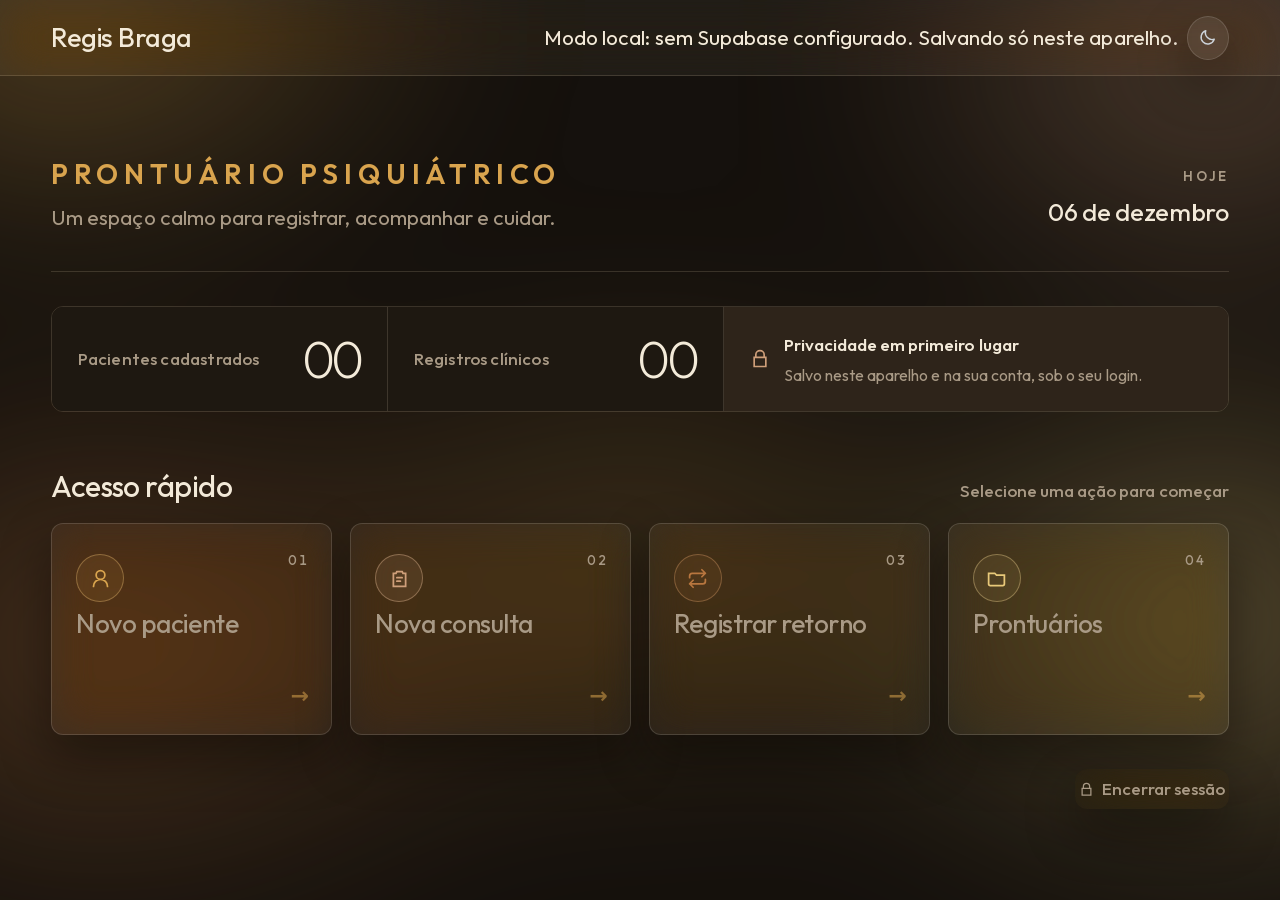
==== commit 3c8cf0a7: "Exige sessao valida nas chamadas de IA, casca offline e config de hospedagem As rotas de IA so verif" ====
--- a/index.html
+++ b/index.html
@@ -22,12 +22,19 @@
     <!-- A fonte só é descoberta depois de baixar e parsear o CSS; o preload antecipa. -->
     <link rel="preload" href="fonts/Outfit-Variable-latin.woff2" as="font" type="font/woff2" crossorigin />
 
-    <link rel="stylesheet" href="src/styles/theme.css?v=sintoma-alvo-1" />
-    <link rel="stylesheet" href="src/styles/responsive.css?v=sintoma-alvo-1" />
+    <link rel="stylesheet" href="src/styles/theme.css" />
+    <link rel="stylesheet" href="src/styles/responsive.css" />
   </head>
   <body>
     <a class="skip-link" href="#app">Ir para o conteúdo</a>
     <div id="app" role="main"></div>
-    <script type="module" src="src/App.js?v=sintoma-alvo-1"></script>
+    <script type="module" src="src/App.js"></script>
+    <script>
+      // Casca em cache: so para a TELA abrir sem sinal no interior. Nunca cacheia
+      // /api/* (ver sw.js) -- IA e sync continuam exigindo rede normalmente.
+      if ("serviceWorker" in navigator) {
+        window.addEventListener("load", () => navigator.serviceWorker.register("sw.js").catch(() => {}));
+      }
+    </script>
   </body>
 </html>
--- a/src/styles/theme.css
+++ b/src/styles/theme.css
@@ -4,8 +4,7 @@
   font-display: swap;
 }
 
-:root {
-  color-scheme: dark;
+:root  {
   --bg: #071114;
   --surface: #0e1b20;
   --surface-2: #13252b;
@@ -22,8 +21,7 @@
   font-family: Sora, system-ui, -apple-system, BlinkMacSystemFont, "Segoe UI", sans-serif;
 }
 
-body.light {
-  color-scheme: light;
+body.light  {
   --bg: #edf1f0;
   --surface: #ffffff;
   --surface-2: #f6f8f7;
@@ -42,10 +40,7 @@
 
 body {
   margin: 0;
-  background: var(--bg);
-  color: var(--text);
   min-height: 100vh;
-  letter-spacing: 0;
   overflow-x: hidden;
 }
 
@@ -79,22 +74,16 @@
   align-items: center;
   justify-content: space-between;
   gap: 16px;
-  padding: calc(12px + env(safe-area-inset-top)) 20px 12px;
-  background: color-mix(in srgb, var(--surface) 92%, transparent);
-  border-bottom: 1px solid var(--line);
-  backdrop-filter: blur(18px);
 }
 
 .brand h1 {
   margin: 0;
-  font-size: clamp(23px, 3vw, 36px);
   line-height: 1.15;
 }
 
 .brand p {
   margin: 6px 0 0;
   color: var(--muted);
-  font-size: 17px;
 }
 
 .top-actions {
@@ -105,15 +94,12 @@
   justify-content: flex-end;
 }
 
-.container {
-  width: min(1280px, 100%);
+.container  {
   margin: 0 auto;
-  padding: 20px;
   min-width: 0;
 }
 
-.dashboard {
-  display: grid;
+.dashboard  {
   gap: 14px;
   grid-template-columns: repeat(5, minmax(0, 1fr));
   min-width: 0;
@@ -121,13 +107,8 @@
 
 .dash-button {
   min-width: 0;
-  min-height: 150px;
-  padding: 18px;
   text-align: left;
-  display: grid;
   align-content: space-between;
-  background: linear-gradient(180deg, color-mix(in srgb, var(--primary) 26%, var(--surface)), var(--surface));
-  box-shadow: var(--shadow);
 }
 
 .dash-icon, .icon {
@@ -165,8 +146,6 @@
 
 .layout {
   display: grid;
-  grid-template-columns: 280px minmax(0, 1fr);
-  gap: 16px;
   align-items: start;
 }
 
@@ -179,8 +158,6 @@
 
 .side {
   position: sticky;
-  top: 92px;
-  padding: 12px;
 }
 
 .nav-button {
@@ -189,35 +166,27 @@
   display: flex;
   align-items: center;
   gap: 10px;
-  padding: 12px;
   margin-bottom: 8px;
 }
 
-.nav-button.active {
-  background: var(--primary);
+.nav-button.active  {
   border-color: var(--primary-2);
 }
-
-.panel { padding: 16px; }
 
 .panel-title {
   display: flex;
   justify-content: space-between;
-  align-items: flex-start;
   gap: 12px;
-  margin-bottom: 16px;
 }
 
 .panel-title h2 {
   margin: 0;
-  font-size: 29px;
   overflow-wrap: anywhere;
 }
 
 .panel-title p {
   margin: 6px 0 0;
   color: var(--muted);
-  font-size: 17px;
 }
 
 .grid {
@@ -226,7 +195,6 @@
   gap: 12px;
 }
 
-
 .patient-grid {
   grid-template-columns: minmax(220px, 1.8fr) repeat(3, minmax(130px, 1fr));
 }
@@ -237,38 +205,20 @@
 
 label {
   display: grid;
-  gap: 7px;
-  color: var(--muted);
-  font-size: 16px;
 }
 
 input, select, textarea {
   width: 100%;
-  min-height: 46px;
   border: 1px solid var(--line);
-  border-radius: var(--radius);
-  background: var(--surface-2);
-  color: var(--text);
-  padding: 11px 12px;
   outline: none;
 }
 
-textarea {
-  min-height: 126px;
+textarea  {
   resize: vertical;
-  line-height: 1.45;
 }
 
 textarea[name="medicos"] {
   min-height: 54px;
-}
-
-
-
-
-input:focus, select:focus, textarea:focus {
-  border-color: var(--primary-2);
-  box-shadow: 0 0 0 3px color-mix(in srgb, var(--primary-2) 22%, transparent);
 }
 
 details.section {
@@ -299,25 +249,89 @@
 
 .chips {
   display: flex;
-  gap: 8px;
+  gap: 6px;
   flex-wrap: wrap;
-  margin: 8px 0 14px;
+  margin: 6px 0 12px;
 }
 
 .chip {
   display: inline-flex;
   align-items: center;
-  gap: 7px;
-  min-height: 38px;
-  padding: 8px 10px;
+  gap: 8px;
   border: 1px solid var(--line);
   border-radius: var(--radius);
   color: var(--text);
-  background: var(--surface-2);
-  font-size: 16px;
-}
-
-.chip input { width: auto; min-height: auto; accent-color: var(--primary-2); }
+}
+
+/* O chip tem a mesma cara com radio ou com caixa de marcar, decisao dele em
+   02/09/2026: "alguns sao botao radio e outros caixinhas -- ficou feio". Numa
+   pagina como a Evolucao do retorno, onde as duas formas se alternam bloco a
+   bloco, a mistura de bolinha e quadradinho lia como desalinho, e nao como
+   informacao.
+   O que separa os dois continua inteiro, e no lugar certo: e comportamento, nao
+   desenho. Marcar um radio solta o irmao; marcar uma caixa nao. Quem opera
+   aprende isso no primeiro clique, e nao pela forma do simbolo. */
+/* A caixa de marcar do programa inteiro, radio incluido: uma regra so, sem
+   seletor de componente na frente. Ate 14/09/2026 ela so valia dentro do
+   .chip, e a anamnese estruturada, o diagnostico e a fonte da IA caiam na
+   caixa nativa do sistema, cada uma de um tamanho.
+   Terracota, como o accent-color do body: e a unica cor quente da paleta, e o
+   que esta marcado le-se sem procurar. O tique usa a cor da superficie, entao
+   contrasta nos dois temas (branco no claro, escuro no escuro).
+   22px: a caixa de 18px sumia numa tela cheia delas. */
+input[type="checkbox"],
+input[type="radio"] {
+  appearance: none;
+  -webkit-appearance: none;
+  flex: none;
+  box-sizing: border-box;
+  width: 22px;
+  height: 22px;
+  min-height: 0;
+  margin: 0;
+  padding: 0;
+  border: 1.5px solid color-mix(in srgb, var(--terracota-ink) 45%, var(--line));
+  border-radius: 5px;
+  background: var(--surface);
+  display: inline-grid;
+  place-content: center;
+  cursor: pointer;
+}
+
+input[type="checkbox"]:checked,
+input[type="radio"]:checked {
+  border-color: var(--terracota-ink);
+  background: var(--terracota-ink);
+}
+
+/* O tique: dois lados de uma caixa, girados. Desenhado em vez de tipografado
+   porque glifo de check muda de forma e de peso conforme a fonte instalada. */
+input[type="checkbox"]:checked::after,
+input[type="radio"]:checked::after {
+  content: "";
+  width: 6px;
+  height: 11px;
+  margin-top: -3px;
+  border: solid var(--surface);
+  border-width: 0 2.5px 2.5px 0;
+  transform: rotate(45deg);
+}
+
+input[type="checkbox"]:focus-visible,
+input[type="radio"]:focus-visible {
+  outline: 2px solid var(--accent);
+  outline-offset: 2px;
+}
+
+/* Estado marcado tambem na caixa inteira: numa tela cheia delas, a caixinha
+   sozinha nao carrega a leitura do que esta selecionado. */
+@supports selector(:has(*)) {
+  .chip:has(input:checked),
+  .diagnosis-option:has(input:checked),
+  .ai-mode-selector label:has(input:checked) {
+    border-color: var(--terracota-ink);
+  }
+}
 
 .actions {
   display: flex;
@@ -328,7 +342,6 @@
 
 .page-tabs {
   display: flex;
-  gap: 8px;
   overflow-x: auto;
   padding: 4px 0 14px;
   margin-bottom: 12px;
@@ -348,10 +361,8 @@
   cursor: not-allowed;
 }
 
-.page-tabs button.active {
-  background: var(--primary);
+.page-tabs button.active  {
   border-color: var(--primary-2);
-  color: #fff;
 }
 
 .clinical-page {
@@ -359,25 +370,39 @@
   gap: 14px;
   background: var(--surface);
   border: 1px solid var(--line);
-  border-radius: var(--radius);
   padding: 16px;
 }
 
 .clinical-page-title h3 {
   margin: 0;
-  font-size: 23px;
 }
 
 .clinical-card {
   padding: 14px;
   border: 1px solid color-mix(in srgb, var(--sage) 40%, var(--line));
-  border-radius: var(--radius);
   background: color-mix(in srgb, var(--sage) 8%, var(--surface));
 }
 
 .clinical-card h4 {
   margin: 0 0 12px;
-  font-size: 21px;
+}
+
+/* A analise psicopatologica abre o Diagnostico. Nao tem caixa de selecao: nao
+   ha o que assinalar num raciocinio, e o que se assinala vem logo abaixo. */
+.analysis-card {
+  margin-bottom: 14px;
+}
+
+.analysis-list {
+  margin: 12px 0 0;
+  padding-left: 20px;
+  display: grid;
+  gap: 8px;
+  line-height: 1.55;
+}
+
+.analysis-list li::marker {
+  color: color-mix(in srgb, var(--sage) 70%, var(--line));
 }
 
 .anamnesis-guide {
@@ -392,7 +417,6 @@
 
 .guide-group > strong {
   color: var(--text);
-  font-size: 17px;
 }
 
 .guide-items {
@@ -409,8 +433,7 @@
 
 .guide-items span {
   display: block;
-  color: var(--sage);
-  font-size: 16px;
+  color: var(--text);
   margin-bottom: 7px;
 }
 
@@ -418,8 +441,6 @@
   margin: 0;
   padding-left: 18px;
   color: var(--text);
-  font-size: 17px;
-  line-height: 1.45;
 }
 
 .guide-items li + li {
@@ -455,43 +476,6 @@
   font-size: 17px;
   line-height: 1.45;
 }
-
-.segmented-options {
-  display: flex;
-  flex-wrap: wrap;
-  gap: 8px;
-}
-
-.multi-choice-options {
-  display: flex;
-  flex-wrap: wrap;
-  gap: 8px;
-}
-
-.segmented-options label,
-.multi-choice-options label {
-  width: auto;
-  min-height: 34px;
-  padding: 7px 11px;
-  border: 1px solid var(--line);
-  border-radius: 8px;
-  background: var(--surface);
-  color: var(--text);
-  font-size: 16px;
-  font-weight: 700;
-  flex-direction: row;
-  align-items: center;
-  gap: 7px;
-}
-
-.segmented-options input,
-.multi-choice-options input {
-  width: auto;
-  min-height: auto;
-  padding: 0;
-}
-
-
 
 .risk-text textarea {
   min-height: 74px;
@@ -537,14 +521,10 @@
   min-height: 176px;
 }
 
-
-
-
 .address-card {
   margin-top: 16px;
   padding: 14px;
   border: 1px solid color-mix(in srgb, var(--sage) 40%, var(--line));
-  border-radius: var(--radius);
   background: color-mix(in srgb, var(--sage) 8%, var(--surface));
 }
 
@@ -570,39 +550,70 @@
 .address-grid > label:has(input[name="numero"]) { grid-column: span 2; }
 .address-grid > label:has(input[name="estado"]) { grid-column: span 1; }
 
-.primary {
-  background: var(--primary);
-  border-color: var(--primary-2);
-  color: white;
+.primary  {
   padding: 0 16px;
 }
 
-.secondary {
-  color: var(--sage);
+.secondary  {
   padding: 0 14px;
 }
 
-.secondary.active {
-  border-color: var(--primary-2);
-  background: color-mix(in srgb, var(--primary-2) 12%, var(--surface-2));
+.secondary.active  {
   color: var(--text);
 }
 
-.danger {
-  color: #fff;
-  background: var(--danger);
-  border-color: var(--danger);
+.danger  {
   padding: 0 14px;
 }
 
 .warning {
   border-left: 4px solid var(--amber);
-  background: color-mix(in srgb, var(--amber) 14%, var(--surface));
   padding: 12px;
   border-radius: var(--radius);
   color: var(--text);
   margin: 12px 0;
-  font-size: 17px;
+}
+
+.risk-screen-banner:empty {
+  display: none;
+}
+
+.risk-screen-status {
+  margin: 10px 0 0;
+  color: var(--muted);
+  font-size: 12px;
+  line-height: 1.4;
+}
+
+.risk-screen-status.risk-screen-error {
+  color: var(--danger);
+}
+
+.risk-screen-status.risk-screen-clear {
+  color: var(--sage);
+}
+
+.risk-screen-alert {
+  border-left: 4px solid var(--danger);
+  background: color-mix(in srgb, var(--danger) 14%, var(--surface));
+  padding: 12px;
+  border-radius: var(--radius);
+  color: var(--text);
+  margin: 10px 0 0;
+  font-size: 13px;
+}
+
+.risk-screen-alert ul {
+  margin: 6px 0;
+  padding-left: 18px;
+}
+
+.risk-screen-alert small {
+  display: block;
+  color: var(--muted);
+  margin-top: 6px;
+  font-size: 11px;
+  line-height: 1.4;
 }
 
 .record-opened {
@@ -616,8 +627,6 @@
   min-height: 34px;
   flex: 0 0 auto;
 }
-
-
 
 .diagnosis-ai-panel {
   border: 1px solid color-mix(in srgb, var(--primary-2) 32%, var(--line));
@@ -626,6 +635,10 @@
   padding: 14px;
   margin-bottom: 14px;
 }
+/* Gerar e Refinar centralizados sob os dois cartoes de fonte, por decisao dele
+   (31/08/2026): os botoes agem sobre a fonte escolhida acima, e alinhados a
+   esquerda pareciam pertencer so ao cartao da esquerda. */
+.diagnosis-ai-panel > .actions { justify-content: center; }
 
 .summary-section { margin-top: 14px; }
 .summary-section h4 { margin: 0 0 9px; font-size: 21px; }
@@ -663,17 +676,16 @@
 .ai-mode-selector label {
   display: grid;
   grid-template-columns: auto 1fr;
-  gap: 3px 9px;
-  padding: 11px;
+  align-items: center;
+  gap: 8px;
+  padding: 6px 10px;
   border: 1px solid var(--line);
   border-radius: 10px;
   background: var(--surface);
   cursor: pointer;
 }
 
-.ai-mode-selector input { grid-row: 1 / 3; width: auto; min-height: auto; margin-top: 3px; }
 .ai-mode-selector span { color: var(--text); font-weight: 700; }
-.ai-mode-selector small { color: var(--muted); line-height: 1.35; }
 
 /* Fica logo abaixo do botao Gerar, discreta: e procedencia, nao resultado. */
 .rag-consulted { margin: 10px 0 0; color: var(--muted); font-size: 14px; line-height: 1.5; }
@@ -699,21 +711,9 @@
 }
 .diagnosis-group h4 {
   margin: 0;
-  font-family: Georgia, "Times New Roman", Garamond, serif;
-  font-size: 23px;
-  font-weight: 500;
 }
 .diagnosis-group .diagnosis-options {
   margin: 14px 0 0;
-}
-/* O papel de cada camada, abaixo do titulo do grupo: discreto, porque e
-   apoio a decisao e nao o conteudo da decisao. */
-.diagnosis-role {
-  margin: 6px 0 0;
-  color: var(--muted);
-  font-size: 14px;
-  line-height: 1.45;
-  max-width: 68ch;
 }
 .diagnosis-empty {
   margin: 0;
@@ -721,7 +721,6 @@
   border: 1px dashed var(--line);
   border-radius: 9px;
   color: var(--muted);
-  font-size: 16px;
   text-align: center;
 }
 .diagnosis-doctor-group {
@@ -732,8 +731,7 @@
   grid-template-columns: auto minmax(0, 1fr);
   align-items: start;
   gap: 10px;
-  min-height: 48px;
-  padding: 11px 12px;
+  padding: 8px 12px;
   border: 1px solid var(--line);
   border-radius: var(--radius);
   background: var(--surface-2);
@@ -741,40 +739,30 @@
   cursor: pointer;
 }
 
+/* Texto de varias linhas: a caixa acompanha a primeira, nao o meio. */
 .diagnosis-option input {
-  width: 18px;
-  min-height: 18px;
-  margin-top: 2px;
-}
-
-.diagnosis-option span {
-  line-height: 1.4;
+  margin-top: 3px;
+}
+
+.diagnosis-option span  {
   overflow-wrap: anywhere;
 }
-
-
-
-
-
 
 .treatment-card-grid {
   display: grid;
   grid-template-columns: repeat(2, minmax(0, 1fr));
   gap: 12px;
 }
-
 
 .treatment-card {
   min-width: 0;
   border: 1px solid color-mix(in srgb, var(--sage) 36%, var(--line));
-  border-radius: var(--radius);
   background: color-mix(in srgb, var(--surface-2) 72%, var(--surface));
   padding: 12px;
 }
 
 .treatment-card h4 {
   margin: 0 0 12px;
-  font-size: 20px;
   color: var(--text);
 }
 
@@ -809,16 +797,7 @@
 .medication-reference-head h3,
 .medication-reference-title h3 {
   margin: 5px 0 7px;
-  font-family: Georgia, "Times New Roman", serif;
   font-size: clamp(34px, 3vw, 49px);
-  letter-spacing: -.025em;
-}
-
-.eyebrow {
-  color: var(--primary-2);
-  font-size: 14px;
-  font-weight: 800;
-  letter-spacing: .14em;
 }
 
 .medication-search-shell {
@@ -841,7 +820,6 @@
   border: 0;
   background: transparent;
   box-shadow: none;
-  font-size: 21px;
 }
 
 .medication-search-icon {
@@ -890,7 +868,6 @@
 .medication-suggestions p,
 .medication-source-status {
   color: var(--muted);
-  font-size: 16px;
 }
 
 .medication-empty-state {
@@ -902,8 +879,7 @@
   color: var(--muted);
 }
 
-.medication-empty-state > span {
-  font-family: Georgia, serif;
+.medication-empty-state > span  {
   font-size: 52px;
   color: var(--primary-2);
 }
@@ -934,36 +910,6 @@
   font-weight: 700;
 }
 
-.medication-priority-grid {
-  display: grid;
-  grid-template-columns: repeat(2, minmax(0, 1fr));
-  gap: 10px;
-  margin: 18px 0 4px;
-}
-
-.medication-priority-fact {
-  display: grid;
-  gap: 7px;
-  padding: 16px;
-  border: 1px solid color-mix(in srgb, var(--primary-2) 28%, var(--line));
-  border-radius: 10px;
-  background: color-mix(in srgb, var(--accent-soft) 48%, var(--surface));
-}
-
-.medication-priority-fact span {
-  color: var(--primary-2);
-  font-size: 14px;
-  font-weight: 800;
-  letter-spacing: .08em;
-  text-transform: uppercase;
-}
-
-.medication-priority-fact strong {
-  color: var(--text);
-  font-size: 18px;
-  line-height: 1.5;
-}
-
 .medication-facts-grid {
   display: grid;
   grid-template-columns: repeat(2, minmax(0, 1fr));
@@ -988,8 +934,116 @@
 .medication-fact p {
   margin: 0;
   color: var(--muted);
+}
+
+/* Caixa dos BIPP TIPS. Destacada por borda lateral, e nao por cor de fundo
+   forte: o conteudo e clinico, nao aviso de risco, e a ficha inteira e de
+   leitura. A fonte no topo existe porque a caixa reproduz uma secao de um livro
+   nomeado — sem a linha, viraria mais um campo escrito pela IA. */
+.medication-bipp-tips {
+  margin-top: 20px;
+  padding: 16px 20px;
+  border-left: 3px solid var(--sage);
+  background: var(--surface-2);
+  border-radius: 8px;
+}
+
+.medication-bipp-tips h4 {
+  margin: 0;
+  font-size: 17px;
+  letter-spacing: 0.06em;
+}
+
+.medication-bipp-source {
+  margin: 2px 0 12px;
+  color: var(--muted);
+  font-size: var(--type-micro);
+}
+
+.medication-bipp-tips ul {
+  margin: 0;
+  padding-left: 20px;
+}
+
+.medication-bipp-tips li {
+  color: var(--muted);
   font-size: 17px;
   line-height: 1.65;
+}
+
+.medication-bipp-tips li + li {
+  margin-top: 10px;
+}
+
+/* Capitulo do livro. Coluna estreita e entrelinha larga porque aqui se le
+   corrido, e nao se consulta campo — e a unica parte do programa que e leitura
+   de livro, e nao prontuario. */
+.book-chapter {
+  margin-top: 20px;
+  padding: 24px 28px;
+  background: var(--surface);
+  border: 1px solid var(--line);
+  border-radius: var(--radius);
+  max-width: 72ch;
+}
+
+/* O cabecalho e o controle: clicar nele fecha o capitulo. Dai o cursor e o
+   triangulo do <details>, alinhado com a primeira linha do titulo. */
+.book-chapter > summary {
+  border-bottom: 1px solid var(--line);
+  padding-bottom: 12px;
+  margin-bottom: 18px;
+  cursor: pointer;
+  list-style-position: outside;
+}
+
+.book-chapter > summary::marker {
+  color: var(--muted);
+}
+
+.book-chapter > summary:focus-visible {
+  outline: 2px solid var(--accent);
+  outline-offset: 3px;
+}
+
+.book-chapter h3 {
+  margin: 0;
+  font-size: 22px;
+}
+
+.book-chapter h4 {
+  margin: 26px 0 10px;
+  font-size: 15px;
+  letter-spacing: 0.08em;
+  text-transform: uppercase;
+  color: var(--sage);
+}
+
+.book-chapter p {
+  margin: 0 0 12px;
+  font-size: 16px;
+  line-height: 1.7;
+  color: var(--text);
+}
+
+.book-chapter strong {
+  color: var(--text);
+}
+
+/* Item dos BIPP TIPS: o livro os marca com bolinha, e a tela repete a marca. */
+.book-chapter-item {
+  position: relative;
+  padding-left: 20px;
+  color: var(--muted);
+}
+
+.book-chapter-item::before {
+  content: "●";
+  position: absolute;
+  left: 0;
+  color: var(--sage);
+  font-size: 11px;
+  top: 5px;
 }
 
 .medication-reference-links {
@@ -1004,35 +1058,55 @@
   font-size: 17px;
 }
 
-
-
-
-.online-status {
+/* Duas coisas diferentes com a mesma cara ate 23/09/2026. `.online-status` e a
+   caixa de status da IA, e agora carrega o TOM da mensagem -- falha, espera ou
+   feito. `.panel-note` e a nota explicativa fixa do cartao, que nunca foi
+   status: usava a classe so pelo cinza, e ganhava role="status" por tabela. */
+.online-status,
+.panel-note {
   margin: 10px 0 0;
   color: var(--muted);
-  font-size: 16px;
   line-height: 1.4;
 }
 
-
-
-
-
+/* A busca subiu para cima do prontuario em 02/09/2026, e deixou de ser coluna.
+   Ela ocupava 45% da largura de forma permanente para desenhar um campo de
+   texto, e o que sobrava tinha de caber o registro inteiro. Com o caso em duas
+   colunas, essa largura passou a ser o que falta. */
 .record-grid {
   display: grid;
-  grid-template-columns: minmax(0, 1fr) minmax(0, 1.2fr);
+  grid-template-columns: minmax(0, 1fr);
   gap: 14px;
 }
 
 .timeline {
   display: grid;
   gap: 10px;
+}
+
+/* O caso: consulta a esquerda, retorno a direita, decisao dele em 02/09/2026.
+   As duas colunas se alinham pelo topo e crescem juntas -- o que se compara e o
+   inicio de cada uma, e nao o rodape. */
+.timeline-case {
+  display: grid;
+  gap: 10px;
+}
+
+.timeline-case.paired {
+  grid-template-columns: 1fr 1fr;
+  align-items: start;
+}
+
+/* Coluna unica quando nao ha largura para duas: lado a lado espremido lê pior
+   do que empilhado, e a ordem empilhada continua sendo consulta e depois
+   retorno. */
+@media (max-width: 900px) {
+  .timeline-case.paired { grid-template-columns: 1fr; }
 }
 
 .timeline-item {
   border-left: 3px solid var(--primary-2);
   padding: 10px 12px;
-  background: var(--surface-2);
   border-radius: var(--radius);
 }
 
@@ -1040,28 +1114,7 @@
 .timeline-item p {
   margin: 0;
   color: var(--muted);
-  line-height: 1.4;
   white-space: pre-wrap;
-}
-
-
-.modal-backdrop {
-  position: fixed;
-  inset: 0;
-  display: grid;
-  place-items: center;
-  padding: 18px;
-  background: rgba(0, 0, 0, .55);
-  z-index: 30;
-}
-
-.modal {
-  width: min(520px, 100%);
-  background: var(--surface);
-  border: 1px solid var(--line);
-  border-radius: var(--radius);
-  padding: 18px;
-  box-shadow: var(--shadow);
 }
 
 .hidden { display: none !important; }
@@ -1102,98 +1155,65 @@
   --shadow: 0 24px 65px rgba(35, 58, 50, .09);
 }
 
-body {
-  background:
-    radial-gradient(circle at 85% -10%, color-mix(in srgb, var(--primary) 20%, transparent), transparent 30rem),
-    var(--bg);
-  font-size: 18px;
-}
-
 button { transition: border-color .2s ease, background .2s ease, transform .2s ease, box-shadow .2s ease; }
 button:hover { transform: translateY(-1px); }
 
-.topbar {
-  min-height: 82px;
+.topbar  {
   padding: calc(14px + env(safe-area-inset-top)) clamp(20px, 4vw, 64px) 14px;
-  background: color-mix(in srgb, var(--bg) 84%, transparent);
   border-bottom-color: var(--line);
-  backdrop-filter: blur(24px) saturate(1.3);
 }
 
 .brand { display: flex; align-items: center; gap: 13px; }
 .brand-mark {
   width: 42px; height: 42px; display: grid; place-items: center;
   border: 1px solid color-mix(in srgb, var(--sage) 44%, transparent);
-  border-radius: 50%; color: var(--sage); font: 600 16px/1 Georgia, serif;
-  letter-spacing: .12em;
-}
-.brand h1 { font: 500 26px/1.1 Georgia, "Times New Roman", serif; letter-spacing: .01em; }
+  border-radius: 50%; font: 600 16px/1 Georgia, serif;
+}
+.brand h1 { font: 500 26px/1.1 Georgia, "Times New Roman", serif; }
 .brand p { margin-top: 4px; font-size: 13px; letter-spacing: .12em; text-transform: uppercase; }
-.secure-status { display: inline-flex; align-items: center; gap: 8px; color: var(--muted); font-size: 14px; }
-.secure-status i { width: 6px; height: 6px; border-radius: 50%; background: #62a788; box-shadow: 0 0 0 4px rgba(98,167,136,.1); }
+.secure-status { display: inline-flex; align-items: center; gap: 8px; }
+.secure-status i { width: 6px; height: 6px; border-radius: 50%; }
 .icon-button, .compact-action { background: transparent; border-color: var(--line); }
-.icon-button { width: 42px; padding: 0; display: grid; place-items: center; color: var(--sage); border-radius: 50%; }
+.icon-button { width: 42px; padding: 0; display: grid; place-items: center; border-radius: 50%; }
 .compact-action { display: inline-flex; gap: 7px; align-items: center; padding: 0 13px; }
 
-.container { width: min(1380px, 100%); padding: clamp(24px, 4vw, 58px) clamp(20px, 4vw, 64px); }
 .dashboard { display: block; }
-.dashboard-intro { display: flex; justify-content: space-between; align-items: end; gap: 24px; padding-bottom: 30px; border-bottom: 1px solid var(--line); }
-.eyebrow { display: block; margin-bottom: 14px; color: var(--primary-2); font-size: 13px; font-weight: 700; letter-spacing: .2em; }
-.dashboard-intro h2 { margin: 0; font: 400 clamp(44px, 5vw, 75px)/1.05 Georgia, "Times New Roman", serif; letter-spacing: -.025em; }
-.dashboard-intro p { margin: 13px 0 0; color: var(--muted); font-size: 20px; }
-.today { text-align: right; flex: 0 0 auto; }
-.today span { display: block; margin-bottom: 7px; color: var(--muted); font-size: 12px; letter-spacing: .18em; }
-.today strong { font: 400 23px/1.2 Georgia, serif; text-transform: capitalize; }
-
-.dashboard-metrics { display: grid; grid-template-columns: 1fr 1fr 1.6fr; gap: 1px; margin: 24px 0 46px; background: var(--line); border: 1px solid var(--line); border-radius: 16px; overflow: hidden; }
-.dashboard-metrics > div { min-height: 100px; padding: 22px 25px; background: color-mix(in srgb, var(--surface) 92%, transparent); display: flex; justify-content: space-between; align-items: center; gap: 14px; }
-.dashboard-metrics > div > span:first-child { color: var(--muted); font-size: 14px; }
+.dashboard-intro { display: flex; justify-content: space-between; padding-bottom: 30px; }
+.dashboard-intro h2  { font: 400 clamp(44px, 5vw, 75px)/1.05 Georgia, "Times New Roman", serif; }
+.today strong { font: 400 23px/1.2 Georgia, serif; }
+
+.dashboard-metrics { display: grid; }
+.dashboard-metrics > div  { display: flex; justify-content: space-between; align-items: center; gap: 14px; }
 .dashboard-metrics > div > strong { font: 400 42px/1 Georgia, serif; }
-.dashboard-metrics .privacy-note { justify-content: flex-start; color: var(--sage); }
-.privacy-note > svg { flex: 0 0 auto; }
-.privacy-note span { display: grid; gap: 4px; }
-.privacy-note strong { font-size: 16px; color: var(--text); }
-.privacy-note small { color: var(--muted); font-size: 13px; }
-
-.quick-heading { display: flex; align-items: baseline; justify-content: space-between; margin-bottom: 15px; }
+.quick-heading { display: flex; justify-content: space-between; }
 .quick-heading span { font: 400 29px/1.2 Georgia, serif; }
-.quick-heading small { color: var(--muted); }
-.dashboard-actions { display: grid; grid-template-columns: repeat(4, minmax(0, 1fr)); gap: 13px; }
-.dash-button {
-  position: relative; min-height: 228px; padding: 22px; display: flex; flex-direction: column; align-items: flex-start;
-  background: var(--surface); border-color: var(--line); box-shadow: none; overflow: hidden;
+.dashboard-actions { display: grid; grid-template-columns: repeat(4, minmax(0, 1fr)); }
+.dash-button  { display: flex; flex-direction: column; align-items: flex-start; overflow: hidden;
 }
 .dash-button::after { content: ""; position: absolute; width: 140px; height: 140px; right: -75px; top: -80px; border: 1px solid color-mix(in srgb, var(--sage) 16%, transparent); border-radius: 50%; transition: .3s ease; }
-.dash-button:hover { border-color: color-mix(in srgb, var(--primary-2) 52%, var(--line)); background: color-mix(in srgb, var(--surface) 90%, var(--primary)); box-shadow: var(--shadow); }
 .dash-button:hover::after { transform: scale(1.3); }
-.card-number { position: absolute; top: 19px; right: 20px; color: var(--muted) !important; font-size: 12px !important; letter-spacing: .12em; }
-.dash-icon { width: 46px; height: 46px; margin: 0; border: 1px solid color-mix(in srgb, var(--sage) 24%, transparent); border-radius: 50%; background: color-mix(in srgb, var(--primary) 18%, transparent); color: var(--sage); }
-.dash-copy { margin-top: auto; }
-.dash-button .dash-copy strong { margin: 0 0 8px; font: 400 26px/1.2 Georgia, serif; }
-.dash-button .dash-copy span { max-width: 190px; margin: 0; line-height: 1.5; font-size: 14px; }
-.card-arrow { position: absolute; right: 20px; bottom: 22px; color: var(--sage) !important; font-size: 23px !important; }
-.session-exit { margin: 22px 0 0 auto; min-height: 36px; display: flex; gap: 8px; align-items: center; padding: 0; border: 0; background: transparent; color: var(--muted); font-size: 14px; }
-.session-exit svg { width: 16px; }
-
+.card-number { position: absolute; }
+.dash-icon { width: 46px; height: 46px; margin: 0; border: 1px solid color-mix(in srgb, var(--sage) 24%, transparent); }
+.dash-button .dash-copy strong  { font: 400 26px/1.2 Georgia, serif; }
+.card-arrow { position: absolute; }
+.session-exit  { display: flex; gap: 8px; align-items: center; border: 0; background: transparent; }
 .layout { grid-template-columns: 220px minmax(0, 1fr); gap: 24px; }
-.side { top: 106px; padding: 15px; border: 0; background: color-mix(in srgb, var(--surface) 88%, transparent); box-shadow: none; }
-.side-label { padding: 7px 11px 13px; color: var(--muted); font-size: 12px; letter-spacing: .18em; }
-.nav-button { min-height: 50px; padding: 10px 12px; border: 0; background: transparent; color: var(--muted); font-size: 16px; }
+.side { top: 106px; padding: 15px; border: 0; }
+.side-label { padding: 7px 11px 13px; color: var(--muted); letter-spacing: .18em; }
+.nav-button  { padding: 10px 12px; border: 0; background: transparent; color: var(--muted); }
 .nav-button .icon { width: 30px; height: 30px; background: transparent; color: inherit; }
 .nav-button .icon svg { width: 18px; }
-.nav-button.active { background: color-mix(in srgb, var(--primary) 54%, transparent); border: 0; color: var(--text); }
+.nav-button.active  { border: 0; }
 .side-foot { display: flex; align-items: center; gap: 10px; margin-top: 28px; padding: 16px 9px 4px; border-top: 1px solid var(--line); }
-.side-foot > span { width: 30px; height: 30px; display: grid; place-items: center; border-radius: 50%; background: var(--primary); font: 13px Georgia, serif; }
+.side-foot > span { width: 30px; height: 30px; display: grid; place-items: center; border-radius: 50%; }
 .side-foot div { display: grid; gap: 2px; }
-.side-foot strong { font-size: 13px; }.side-foot small { color: var(--muted); font-size: 12px; }
-.panel { padding: clamp(20px, 3vw, 38px); border: 0; border-radius: 18px; box-shadow: var(--shadow); }
-.panel-title { margin-bottom: 28px; padding-bottom: 22px; border-bottom: 1px solid var(--line); }
+.side-foot strong  { }.side-foot small { color: var(--muted); font-size: 12px; }
+.panel { padding: clamp(20px, 3vw, 38px); }
+.panel-title  { padding-bottom: 22px; border-bottom: 1px solid var(--line); }
 .panel-title h2 { font: 400 clamp(34px, 3vw, 49px)/1.1 Georgia, serif; }
 .panel-title p { margin-top: 9px; }
 
-input, select, textarea { border-color: var(--line); border-radius: 10px; background: color-mix(in srgb, var(--surface-2) 82%, transparent); }
-label { gap: 8px; font-size: 13px; letter-spacing: .03em; }
-.primary { border-radius: 10px; background: var(--primary); box-shadow: 0 9px 25px rgba(24, 74, 58, .2); }
+.primary { border-radius: 10px; }
 .clinical-page, .clinical-card, .section, .address-card, .treatment-card { border-radius: 14px; }
 .page-tabs { gap: 2px; border-bottom: 1px solid var(--line); }
 .page-tabs button { border: 0; border-radius: 0; background: transparent; }
@@ -1219,8 +1239,7 @@
 }
 
 /* Editorial warm theme — paper, ink and amber */
-:root {
-  color-scheme: dark;
+:root  {
   --bg: #191919;
   --surface: #20201f;
   --surface-2: #282725;
@@ -1236,8 +1255,7 @@
   --radius: 10px;
 }
 
-body.light {
-  color-scheme: light;
+body.light  {
   --bg: #fbf9f6;
   --surface: #fffdf9;
   --surface-2: #f4efe8;
@@ -1255,8 +1273,6 @@
 body {
   background: var(--bg);
   color: var(--text);
-  font-family: Sora, Inter, system-ui, -apple-system, BlinkMacSystemFont, "Segoe UI", sans-serif;
-  line-height: 1.6;
 }
 
 .topbar {
@@ -1266,30 +1282,7 @@
   backdrop-filter: blur(18px);
 }
 
-.brand-mark {
-  border-color: color-mix(in srgb, var(--primary-2) 45%, var(--line));
-  color: var(--primary-2);
-}
-
-.brand h1,
-.dashboard-intro h2,
-.today strong,
-.quick-heading span,
-.panel-title h2,
-.clinical-page-title h3,
-.clinical-card h4,
-.address-card h3,
-.treatment-card h4,
-.modal h2 {
-  font-family: Georgia, "Times New Roman", Garamond, serif;
-}
-
 .brand h1 { color: var(--text); }
-.secure-status i {
-  background: var(--primary-2);
-  box-shadow: 0 0 0 4px color-mix(in srgb, var(--primary-2) 12%, transparent);
-}
-
 .eyebrow,
 .dash-icon,
 .icon-button,
@@ -1298,47 +1291,18 @@
   color: var(--primary-2);
 }
 
-.container { max-width: 1320px; }
 .dashboard-intro { padding-top: clamp(10px, 2vw, 24px); }
-.dashboard-intro h2 {
-  max-width: 780px;
-  font-size: clamp(49px, 5vw, 81px);
-  line-height: 1.04;
-}
-.dashboard-intro p { line-height: 1.65; }
-
-.dashboard-metrics {
-  background: transparent;
+.dashboard-metrics  {
   border-color: var(--line);
-  border-radius: 10px;
-}
-.dashboard-metrics > div {
-  background: var(--surface);
-  border-right: 1px solid var(--line);
-}
-.dashboard-metrics > div:last-child { border-right: 0; }
-.dashboard-metrics .privacy-note { color: var(--primary-2); }
-
-.dash-button {
-  min-height: 220px;
-  background: var(--surface);
+}
+.dash-button  {
   border-color: var(--line);
-  border-radius: 10px;
-  box-shadow: none;
-}
-.dash-button::after { display: none; }
-.dash-button:hover {
-  background: color-mix(in srgb, var(--surface) 87%, var(--primary-2));
-  border-color: color-mix(in srgb, var(--primary-2) 42%, var(--line));
-  box-shadow: none;
 }
 .dash-icon {
   border-radius: 10px;
   border-color: color-mix(in srgb, var(--primary-2) 22%, var(--line));
   background: color-mix(in srgb, var(--primary-2) 9%, transparent);
 }
-.card-arrow { color: var(--primary-2) !important; }
-
 .side,
 .panel,
 .clinical-page,
@@ -1346,8 +1310,7 @@
 .section,
 .address-card,
 .treatment-card,
-.diagnosis-ai-panel,
-.modal {
+.diagnosis-ai-panel {
   box-shadow: none;
 }
 .side {
@@ -1362,8 +1325,6 @@
   color: var(--text);
 }
 .nav-button.active .icon { color: var(--primary-2); }
-.side-foot > span { background: var(--primary-2); color: #fffaf3; }
-
 .panel {
   background: var(--surface);
   border: 1px solid var(--line);
@@ -1373,15 +1334,12 @@
   align-items: end;
   margin-bottom: 32px;
 }
-.panel-title h2 { letter-spacing: -.015em; }
-
 input,
 select,
 textarea {
   background: var(--surface-2);
   border-color: var(--line);
   border-radius: 9px;
-  line-height: 1.55;
 }
 input:focus,
 select:focus,
@@ -1390,13 +1348,6 @@
   box-shadow: 0 0 0 3px color-mix(in srgb, var(--primary-2) 12%, transparent);
 }
 
-.primary {
-  background: var(--primary-2);
-  border-color: var(--primary-2);
-  color: #fffaf3;
-  box-shadow: none;
-}
-.primary:hover { background: color-mix(in srgb, var(--primary-2) 88%, #1d1816); }
 .secondary {
   background: transparent;
   border-color: var(--line);
@@ -1417,23 +1368,14 @@
   border-left: 2px solid color-mix(in srgb, var(--primary-2) 55%, var(--line));
 }
 .chip,
-.segmented-options label,
-.multi-choice-options label,
 .timeline-item {
   background: var(--surface-2);
-}
-.chip input,
-.segmented-options input,
-.multi-choice-options input {
-  accent-color: var(--primary-2);
 }
 .timeline-item { border-left-color: var(--primary-2); }
 .warning {
   border-left-color: var(--primary-2);
   background: color-mix(in srgb, var(--primary-2) 10%, var(--surface));
 }
-
-.modal-backdrop { background: rgba(25, 25, 25, .68); }
 
 @media (max-width: 980px) {
   .side {
@@ -1498,7 +1440,6 @@
 }
 .voice-status {
   color: var(--muted);
-  font-size: 13px;
   line-height: 1.4;
 }
 .voice-status[data-state="listening"] { color: var(--primary-2); }
@@ -1533,26 +1474,17 @@
   --type-support: 17px;
 }
 
-body {
-  font-family: var(--font-ui);
+body  {
   font-size: var(--type-body);
   line-height: 1.65;
   text-rendering: optimizeLegibility;
   -webkit-font-smoothing: antialiased;
 }
 
-button,
-input,
-select,
-textarea {
-  font-family: var(--font-ui);
-}
-
 label {
   gap: 9px;
   color: var(--text);
   font-size: var(--type-label);
-  font-weight: 650;
   line-height: 1.45;
   letter-spacing: .005em;
 }
@@ -1564,7 +1496,6 @@
   padding: 12px 14px;
   color: var(--text);
   font-size: var(--type-value);
-  font-weight: 450;
   line-height: 1.65;
   letter-spacing: .003em;
 }
@@ -1596,21 +1527,6 @@
   line-height: 1.35;
 }
 
-.brand h1,
-.dashboard-intro h2,
-.today strong,
-.quick-heading span,
-.panel-title h2,
-.clinical-page-title h3,
-.clinical-card h4,
-.address-card h3,
-.treatment-card h4,
-.diagnosis-group h4,
-.modal h2 {
-  font-family: var(--font-editorial);
-  font-weight: 500;
-}
-
 .panel-title h2 {
   font-size: clamp(39px, 3vw, 55px);
   line-height: 1.12;
@@ -1640,21 +1556,10 @@
   line-height: 1.2;
 }
 
-.chip,
-.segmented-options label,
-.multi-choice-options label,
-.diagnosis-option {
-  min-height: 50px;
-  font-size: 18px;
-  font-weight: 550;
-  line-height: 1.5;
-}
-
 .chip {
-  padding: 11px 13px;
-}
-
-.diagnosis-option span,
+  padding: 6px 12px 6px 9px;
+}
+
 .guide-items ul,
 .guide-items li,
 .timeline-item p,
@@ -1663,28 +1568,27 @@
   line-height: 1.65;
 }
 
+/* O roteiro da anamnese e mais um bloco do prontuario, e nao territorio a
+   parte: o titulo do item le igual a qualquer rotulo de campo. O que separa o
+   roteiro do resto e o cartao que ja o cerca, e nao a cor da letra. */
 .guide-items span,
 .guide-group > strong {
-  font-size: 20px;
-  font-weight: 700;
+  font-size: var(--type-label);
+  font-weight: var(--w-strong);
   line-height: 1.45;
+  letter-spacing: .005em;
 }
 
 .online-status,
+.panel-note,
 .voice-status,
 .medication-source-status,
 .diagnosis-empty,
 .warning,
 
-.medication-priority-fact span,
 .eyebrow,
 .side-label {
   font-size: 14px;
-}
-
-.medication-priority-fact strong {
-  font-size: 20px;
-  line-height: 1.55;
 }
 
 .medication-search-shell input {
@@ -1869,6 +1773,18 @@
   font-family: var(--font-ui);
   font-weight: 400;
   letter-spacing: .002em;
+
+  /* O controle assinalado usa a terracota: e a unica cor quente da paleta, e
+     contra a interface azul-acinzentada o que esta marcado le-se sem procurar.
+     Declarada aqui e em nenhum outro lugar -- a propriedade e herdada, entao
+     uma linha cobre todo radio e toda caixa do programa. Sem ela, o controle
+     cai no acento do sistema operacional, que nao e deste tema.
+
+     No `body`, e nao no `:root`: o que se herda e o valor ja computado, nao a
+     variavel. No `:root` ela resolveria uma vez com a terracota do tema escuro
+     e desceria assim tambem para o claro, que redefine `--terracota-ink` em
+     `body.light`. Aqui cada tema resolve a sua. */
+  accent-color: var(--terracota-ink);
 }
 
 button, input, select, textarea { font-family: var(--font-ui); }
@@ -1886,7 +1802,6 @@
 .treatment-card h4,
 .diagnosis-group h4,
 .antecedents-card h4,
-.modal h2,
 .dashboard-metrics > div > strong,
 .dash-button .dash-copy strong {
   font-family: var(--font-editorial);
@@ -1903,21 +1818,41 @@
 }
 
 .clinical-page-title h3,
-.antecedents-card h4,
-.modal h2 {
+.antecedents-card h4 {
   font-weight: var(--w-title);
   letter-spacing: -.022em;
+}
+
+/* OPCAO ASSINALAVEL — chip, segmentado, multi-escolha e hipotese sao a mesma
+   coisa para quem opera: um alvo que se marca. Entao tem uma tipografia so, e
+   ela mora aqui e em nenhum outro lugar.
+
+   Existiu porque nao existia: a mesma tipografia era declarada em quatro regras
+   diferentes, e a ultima delas listava quatro seletores e esquecia dois. Chip e
+   hipotese ficavam em peso 400; segmentado e multi-escolha, em 550 -- mesmo
+   tamanho, pesos diferentes, sem que ninguem tivesse decidido isso. */
+.chip,
+.diagnosis-option span {
+  font-size: 18px;
+  font-weight: var(--w-body);
+  line-height: 1.5;
+  font-variant-numeric: lining-nums tabular-nums;
+}
+
+/* O chip e rotulo de uma ou duas palavras, e numa tela cheia deles o corpo de
+   18px alargava cada caixa ate empurrar a fileira para baixo. 16px desde
+   14/09/2026; a hipotese diagnostica, que e frase com codigo, fica nos 18px. */
+.chip {
+  font-size: 16px;
+  line-height: 1.35;
 }
 
 /* Dado clínico nunca fica leve, e sempre com numeral tabular */
 input,
 select,
 textarea,
-.chip,
 .medication-fact p,
-.medication-priority-fact strong,
-.timeline-item p,
-.diagnosis-option span {
+.timeline-item p {
   font-weight: var(--w-body);
   font-variant-numeric: lining-nums tabular-nums;
 }
@@ -1935,14 +1870,20 @@
 .side-foot > span { font: var(--w-caps) 14px/1 var(--font-editorial); letter-spacing: .08em; }
 
 /* --- Botões --- */
+/* Principal sobrio desde 14/09/2026: o bloco azul-profundo solido chamava mais
+   atencao que o proprio formulario. Fica a tinta azul do tema num fundo so
+   levemente tingido -- ainda se distingue do botao comum pela cor e pela
+   borda, sem gritar. Mesma formula nos dois temas, cada um com a sua tinta. */
 .primary {
-  background: var(--primary-2);
-  border-color: var(--primary-2);
-  color: var(--on-primary);
+  background: color-mix(in srgb, var(--primary-2) 14%, var(--surface));
+  border-color: color-mix(in srgb, var(--primary-2) 45%, var(--line));
+  /* A tinta pura dava 4,1:1 no tema escuro, abaixo dos 4,5 da AA. Puxada para
+     a cor de texto do tema: clareia no escuro, escurece no claro. */
+  color: color-mix(in srgb, var(--primary-2) 65%, var(--text));
   font-weight: var(--w-strong);
   box-shadow: none;
 }
-.primary:hover { background: color-mix(in srgb, var(--primary-2) 86%, var(--text)); }
+.primary:hover { background: color-mix(in srgb, var(--primary-2) 22%, var(--surface)); }
 .danger { background: var(--danger); border-color: var(--danger); color: var(--on-danger); }
 .side-foot > span { background: var(--primary-2); color: var(--on-primary); }
 
@@ -2123,14 +2064,6 @@
   font-weight: var(--w-heading);
   line-height: 1.25;
   letter-spacing: -.018em;
-}
-.dash-button .dash-copy span {
-  max-width: 21ch;
-  margin: 0;
-  color: var(--muted);
-  font-size: var(--type-support) !important;
-  font-weight: 400;
-  line-height: 1.55;
 }
 
 .dash-button .card-number,
@@ -2196,7 +2129,6 @@
   .dashboard-metrics .privacy-note { grid-column: 1 / -1; border-top: 1px solid var(--line); }
   .dashboard-actions { grid-template-columns: 1fr; }
   .dash-button { min-height: 0; padding: 20px; }
-  .dash-button .dash-copy span { max-width: none; }
 }
 
 /* ============================================================
@@ -2214,7 +2146,7 @@
    Sem isso, um rotulo que quebra em 2 linhas empurra a propria caixa mais
    para baixo que as caixas vizinhas de rotulo curto, desalinhando a linha. */
 #patient-form label {
-  grid-template-rows: minmax(42px, auto) auto;
+  grid-template-rows: minmax(50px, auto) auto;
 }
 
 #patient-form input,
@@ -2248,10 +2180,41 @@
   max-width: 100%;
 }
 
-/* Telefone e curto; no bloco de endereco quem manda na largura e o
-   .address-grid (span de colunas), sem max-width por campo. */
-#patient-form input[name="telefone"] {
+/* Fone/WhatsApp e curto; no bloco de endereco quem manda na largura e o
+   .address-grid (span de colunas), sem max-width por campo. O atalho do
+   WhatsApp fica dentro da caixa, a direita, e o texto nao passa por baixo. */
+#patient-form .phone-input {
+  position: relative;
+  display: block;
   max-width: 260px;
+}
+
+#patient-form .phone-input input {
+  padding-right: 48px;
+}
+
+#patient-form .whatsapp-link {
+  position: absolute;
+  top: 50%;
+  right: 8px;
+  transform: translateY(-50%);
+  display: grid;
+  place-items: center;
+  width: 36px;
+  height: 36px;
+  border-radius: 50%;
+  color: #1a9e55;
+}
+
+/* O display:grid acima venceria o atributo hidden: numero incompleto nao
+   mostra atalho. */
+#patient-form .whatsapp-link[hidden] {
+  display: none;
+}
+
+#patient-form .whatsapp-link:hover,
+#patient-form .whatsapp-link:focus-visible {
+  background: color-mix(in srgb, #25d366 16%, transparent);
 }
 
 /* "Nome e contato de emergencia" guarda dois dados no mesmo campo, entao
@@ -2295,11 +2258,11 @@
   outline-offset: 1px;
 }
 
-/* Alvo de toque mínimo em chips e opções (WCAG 2.5.8). */
+/* Alvo de toque mínimo em chips e opções (WCAG 2.5.8). 40px desde 14/09/2026,
+   a pedido, para as caixas ocuparem menos: acima dos 24px da 2.5.8 AA, o mesmo
+   piso que o diagnostico compacto ja usava. */
 .chip,
-.segmented-options label,
-.multi-choice-options label,
-.diagnosis-option { min-height: 48px; }
+.diagnosis-option { min-height: 40px; }
 
 @media (prefers-reduced-motion: reduce) {
   *,
@@ -2326,8 +2289,7 @@
    sistema renderizava sem layout, esticada na largura toda.
    ============================================================ */
 
-.auth-shell {
-  min-height: 100vh;
+.auth-shell  {
   min-height: 100dvh;
   display: grid;
   place-items: center;
@@ -2413,7 +2375,9 @@
 }
 
 @supports selector(:has(*)) {
-  .chip-other:not(:has(input[type="checkbox"]:checked)) .chip-note { display: none; }
+  /* Radio entrou junto em 02/09/2026: o "Outro" das escalas de evolucao e
+     escolha unica, e o seletor so olhava caixa de marcar. */
+  .chip-other:not(:has(input:checked)) .chip-note { display: none; }
 }
 
 .sync-status.sync-failed,
@@ -2444,3 +2408,657 @@
   .sync-status.sync-failed { color: #ffd9bf; background: #4a2412; border-color: #8a4a22; }
   .sync-status.storage-failed { color: #ffd4d4; background: #4a1212; border-color: #8a2222; }
 }
+
+/* Nivel de cuidado: primeiro bloco da Conduta, largura inteira. Fica fora do
+   treatment-card-grid de proposito -- e uma decisao unica, e nao mais um cartao
+   competindo por atencao com medicamento e exames. */
+.care-card { margin-bottom: 14px; }
+.care-levels { display: grid; grid-template-columns: repeat(auto-fit, minmax(260px, 1fr)); gap: 8px; margin: 10px 0; }
+.care-option { align-items: flex-start; }
+.care-option small { display: block; opacity: 0.75; line-height: 1.45; margin-top: 2px; }
+/* A sugestao da IA fica visivel sem vir marcada: quem assinala e o medico. */
+.care-suggested { outline: 1px solid currentColor; outline-offset: 2px; border-radius: 6px; }
+.care-tag { font-style: normal; font-size: 0.75em; text-transform: uppercase; letter-spacing: 0.04em; opacity: 0.7; }
+.care-warning { margin: 8px 0 0; font-weight: 600; line-height: 1.5; }
+
+/* A partir de Comorbidades a tela deixa de ser decisao principal e vira
+   qualificacao do que ja foi decidido: comorbidade, agravante, etiologia e as
+   saidas de "nenhum transtorno". Por decisao dele (31/08/2026) essas caixas
+   ficam mais baixas, para o bloco todo caber sem rolagem depois das hipoteses.
+   O alvo de toque cai de 48px para 40px -- acima do minimo de 24px da WCAG
+   2.5.8 AA, que e o que este projeto se compromete a cumprir. */
+.diagnosis-group-compact {
+  margin-top: 10px;
+  padding: 12px 14px;
+}
+.diagnosis-group-compact h4 { font-size: 19px; }
+.diagnosis-group-compact .diagnosis-options { margin-top: 9px; gap: 6px; }
+.diagnosis-group-compact .diagnosis-option {
+  min-height: 34px;
+  padding: 6px 10px;
+}
+/* 15px contra os 18px do resto da tela. Estes rotulos sao longos -- a hipotese
+   inteira mais CID-10 mais DSM-5-TR na mesma linha -- e a 18px cada opcao
+   ocupava tres linhas. Nao desce mais: abaixo disso o codigo, que e o que o
+   medico confere antes de assinalar, fica dificil de ler. */
+.diagnosis-group-compact .diagnosis-option span { font-size: 15px; line-height: 1.4; }
+.diagnosis-group-compact .diagnosis-option input { margin-top: 0; }
+.diagnosis-group-compact .diagnosis-empty { padding: 10px; font-size: 14px; }
+
+/* A caixa de busca do medicamento e uma moldura so: a borda e o anel de foco
+   ficam na shell, e o input dentro dela nao tem borda propria. Faltava desligar
+   o outline generico de input:focus-visible, que desenhava um segundo retangulo
+   por dentro do primeiro -- dupla margem na mesma caixa. Sem prejuizo de
+   acessibilidade: quem indica o foco e a shell, que troca de cor e ganha anel
+   de 3px em :focus-within. */
+.medication-search-shell input:focus,
+.medication-search-shell input:focus-visible {
+  outline: none;
+  box-shadow: none;
+  border: 0;
+}
+
+/* As duas portas do apendice. Mesma forma do seletor de registro da anamnese --
+   duas metades, a ativa destacada -- porque e a mesma pergunta na tela: por onde
+   voce quer entrar. */
+.appendix-search-selector {
+  display: grid;
+  grid-template-columns: repeat(2, minmax(0, 1fr));
+  gap: 8px;
+  margin: 0 0 14px;
+}
+
+.appendix-search-selector button {
+  min-height: 46px;
+  border: 1px solid var(--line);
+  border-radius: var(--radius);
+  background: var(--surface);
+  color: var(--muted);
+}
+
+.appendix-search-selector button.active {
+  border-color: var(--primary-2);
+  background: color-mix(in srgb, var(--primary-2) 13%, var(--surface));
+  color: var(--text);
+  font-weight: 700;
+}
+
+.appendix-symptom-results { margin-top: 18px; }
+.appendix-symptom-results ul { list-style: none; margin: 12px 0 0; padding: 0; display: grid; gap: 8px; }
+
+.appendix-symptom-results li {
+  display: grid;
+  grid-template-columns: minmax(0, 1fr) auto;
+  gap: 12px;
+  align-items: center;
+  padding: 12px 14px;
+  border: 1px solid var(--line);
+  border-radius: var(--radius);
+  background: var(--surface);
+}
+
+.appendix-symptom-results li span { font-size: 15px; line-height: 1.45; }
+.appendix-symptom-results li button { white-space: nowrap; }
+
+/* O botao empilha embaixo no telefone: lado a lado, sobra menos de metade da
+   largura para a conduta, que e a parte que se le. */
+@media (max-width: 640px) {
+  .appendix-symptom-results li { grid-template-columns: minmax(0, 1fr); }
+  .appendix-symptom-results li button { justify-self: start; }
+}
+
+/* Os criterios da hipotese nosologica. Dobrados por padrao: abertos, cada
+   hipotese ocuparia meia tela antes de dar para comparar uma com a outra, e
+   comparar e o que se faz nesta tela. */
+.diagnosis-option-block { display: grid; gap: 6px; }
+
+.diagnosis-criteria {
+  margin: 0 0 4px 34px;
+  border-left: 2px solid var(--line);
+  padding-left: 12px;
+}
+
+.diagnosis-criteria summary {
+  cursor: pointer;
+  font-size: 14px;
+  color: var(--muted);
+  padding: 4px 0;
+}
+
+.diagnosis-criteria ul { list-style: none; margin: 6px 0 8px; padding: 0; display: grid; gap: 8px; }
+.diagnosis-criteria li { display: grid; gap: 2px; font-size: 14px; line-height: 1.45; }
+.diagnosis-criteria strong { font-weight: 600; }
+.diagnosis-criteria .criterion-evidence { color: var(--muted); }
+
+.diagnosis-criteria .criterion-status {
+  justify-self: start;
+  font-size: 12px;
+  text-transform: uppercase;
+  letter-spacing: 0.04em;
+  padding: 1px 7px;
+  border-radius: 999px;
+  border: 1px solid currentColor;
+}
+
+/* Faixa de sustentacao: discreta, ao lado do que ele le primeiro. Nao usa cor
+   de alerta nem de sucesso -- e estimativa, e a cor diria que e veredito. */
+.diagnosis-range { margin: 0 0 0 34px; font-size: 14px; color: var(--muted); font-variant-numeric: tabular-nums; }
+.diagnosis-range small { font-size: 12px; margin-left: 6px; }
+.diagnosis-range-note { margin: 0 0 6px; font-size: 13px; color: var(--muted); }
+
+/* Tres estados, tres leituras. O "nao avaliavel" e o que mais importa destacar:
+   ele nao e falha da resposta, e a lista do que perguntar no retorno. */
+.criterion-preenchido .criterion-status { color: var(--primary-2); }
+.criterion-nao-preenchido .criterion-status { color: var(--muted); }
+.criterion-nao-avaliavel .criterion-status { color: #a8641f; }
+
+/* O bloco do caso na avaliacao de evolucao: nasce do atendimento anterior, e
+   por isso vem depois da espinha fixa e visualmente separado dela. */
+.return-case-blocks { display: grid; gap: 16px; margin-top: 18px; }
+
+.return-case-section {
+  border: 1px solid var(--line);
+  border-radius: var(--radius);
+  background: var(--surface);
+  padding: 14px 16px;
+}
+
+.return-case-section h4 { margin: 0; }
+.field-hint {
+  margin: 4px 0 12px;
+  color: var(--muted);
+  font-size: var(--type-micro);
+  line-height: 1.45;
+}
+
+.return-case-section .field-hint { margin: 4px 0 12px; }
+.return-case-item { display: grid; gap: 6px; padding: 8px 0; }
+.return-case-item + .return-case-item { border-top: 1px solid var(--line); }
+.return-case-item strong { font-size: 15px; line-height: 1.45; font-weight: 600; }
+
+/* A ficha telegrafica. Classe e mecanismo em linha inteira -- e a frase que
+   situa o farmaco; o resto em grade, que e como se consulta com a receita na
+   mao. */
+.medication-briefing { margin-top: 4px; }
+
+.medication-briefing-class {
+  margin: 0 0 14px;
+  font-size: 18px;
+  line-height: 1.45;
+  font-weight: 600;
+}
+
+.medication-briefing dl {
+  margin: 0;
+  display: grid;
+  grid-template-columns: repeat(auto-fit, minmax(240px, 1fr));
+  gap: 10px;
+}
+
+.medication-briefing dl > div {
+  border: 1px solid var(--line);
+  border-radius: var(--radius);
+  padding: 10px 12px;
+  background: var(--surface);
+}
+
+.medication-briefing dt {
+  font-size: 12px;
+  text-transform: uppercase;
+  letter-spacing: 0.05em;
+  color: var(--muted);
+}
+
+.medication-briefing dd { margin: 3px 0 0; font-size: 16px; line-height: 1.4; }
+
+/* A gestacao e a unica resposta da anamnese que pode suspender uma prescricao,
+   e por isso o desdobramento dela fica visivelmente preso a pergunta: recuado,
+   com um fio a esquerda, para que nao se leia como campo solto. */
+.pregnancy-block {
+  display: grid;
+  gap: 10px;
+  margin-bottom: 14px;
+}
+
+.pregnancy-followup {
+  display: grid;
+  gap: 6px;
+  margin-left: 12px;
+  padding-left: 12px;
+  border-left: 2px solid var(--primary-2);
+}
+
+.pregnancy-age {
+  margin: 0;
+  color: var(--text);
+}
+
+/* Escalas (10/09/2026). O cartao de cada escala segue o bloco do caso na
+   Evolucao: superficie simples, borda fina. O que chama a atencao e so o que
+   precisa -- o resultado, pela cor do nivel, e o alerta de item, em vermelho. */
+.scale-picker { margin-bottom: 16px; }
+.scale-catalogue { display: grid; gap: 4px; }
+.scale-domain { display: grid; grid-template-columns: minmax(150px, 190px) 1fr; gap: 10px; align-items: center; }
+.scale-domain > span { color: var(--muted); font-size: 14px; }
+.scale-domain .chips { margin: 4px 0; }
+
+.scale-card {
+  border: 1px solid var(--line);
+  border-radius: var(--radius);
+  background: var(--surface);
+  padding: 16px 18px;
+  margin-bottom: 16px;
+}
+.scale-card-head { display: flex; justify-content: space-between; align-items: flex-start; gap: 12px; }
+.scale-card-head h4 { margin: 0; font-size: 19px; }
+.scale-card-head h4 span { font-weight: 400; color: var(--muted); font-size: 15px; margin-left: 6px; }
+.scale-meta { margin: 4px 0 0; color: var(--muted); font-size: 14px; }
+.scale-instruction { margin: 12px 0 4px; line-height: 1.5; }
+
+.scale-items { margin: 8px 0 0; padding-left: 22px; display: grid; gap: 4px; }
+.scale-item { padding: 8px 0; border-bottom: 1px solid var(--line); }
+.scale-item p { margin: 0 0 6px; line-height: 1.5; }
+.scale-item .chips { margin: 4px 0 2px; }
+.scale-item-unscored p { color: var(--muted); }
+.scale-condition { display: inline-block; margin-left: 6px; color: var(--muted); font-size: 13px; font-style: italic; }
+
+.scale-result { margin-top: 14px; display: grid; gap: 8px; }
+.scale-score {
+  display: flex;
+  flex-wrap: wrap;
+  align-items: baseline;
+  gap: 8px 12px;
+  padding: 12px 14px;
+  border-radius: var(--radius);
+  border: 1px solid var(--line);
+  border-left: 4px solid var(--sage);
+  background: var(--surface-2);
+}
+.scale-score strong { font-size: 28px; font-variant-numeric: tabular-nums; }
+.scale-score span { color: var(--muted); font-variant-numeric: tabular-nums; }
+.scale-score b { font-size: 17px; }
+.scale-score.nivel-1 { border-left-color: var(--primary-2); }
+.scale-score.nivel-2 { border-left-color: var(--amber); }
+.scale-score.nivel-3 { border-left-color: var(--danger); }
+.scale-band-note, .scale-subscales, .scale-change, .scale-pending { margin: 0; line-height: 1.5; }
+.scale-pending, .scale-change { color: var(--muted); }
+.scale-alert {
+  margin: 0;
+  padding: 10px 12px;
+  border-radius: var(--radius);
+  border: 1px solid color-mix(in srgb, var(--danger) 45%, var(--line));
+  border-left: 4px solid var(--danger);
+  background: color-mix(in srgb, var(--danger) 9%, var(--surface));
+  line-height: 1.5;
+  font-weight: 600;
+}
+.scale-alert-conflict { font-weight: 400; }
+.scale-reference { margin: 12px 0 0; color: var(--muted); font-size: 13px; line-height: 1.45; }
+
+@media (max-width: 720px) {
+  .scale-domain { grid-template-columns: 1fr; gap: 0; }
+  .scale-card-head { flex-direction: column; }
+}
+
+/* Risco agudo das escalas dentro do Nivel de cuidado e do Ajuste de conduta:
+   o mesmo desenho do alerta da escala, para ser reconhecido como o mesmo aviso. */
+.care-card .scale-alert,
+.care-scale-risk { margin: 10px 0; }
+
+/* Escalas sugeridas para o caso: destaque no chip, motivo por extenso acima. */
+.scale-suggestions { margin: 4px 0 12px; padding: 10px 12px; border-radius: var(--radius); border: 1px dashed color-mix(in srgb, var(--primary-2) 55%, var(--line)); }
+.scale-suggestions b { display: block; margin-bottom: 4px; font-size: 14px; }
+.scale-suggestions ul { margin: 0; padding-left: 18px; display: grid; gap: 2px; color: var(--muted); line-height: 1.45; }
+.scale-suggestions li strong { color: var(--text); }
+.chip.scale-suggested { border-style: dashed; border-color: var(--primary-2); }
+
+/* Evolucao das escalas no prontuario. */
+.scale-trends { margin: 4px 0 18px; }
+.scale-trends h3 { margin: 0 0 10px; }
+.scale-trend-grid { display: grid; grid-template-columns: repeat(auto-fill, minmax(280px, 1fr)); gap: 12px; }
+.scale-trend { border: 1px solid var(--line); border-radius: var(--radius); background: var(--surface); padding: 12px 14px; }
+.scale-trend h4 { margin: 0 0 6px; font-size: 16px; }
+.scale-trend h4 span { font-weight: 400; color: var(--muted); font-variant-numeric: tabular-nums; margin-left: 6px; }
+.scale-trend-chart { width: 100%; height: auto; display: block; overflow: visible; }
+.scale-trend-chart .trend-axis { stroke: var(--line); stroke-width: 1; }
+.scale-trend-chart .trend-cut { stroke: var(--line); stroke-width: 1; stroke-dasharray: 3 4; }
+.scale-trend-chart .trend-line { fill: none; stroke: var(--primary-2); stroke-width: 2; stroke-linejoin: round; }
+.scale-trend-chart .trend-dot { fill: var(--surface); stroke: var(--primary-2); stroke-width: 2; }
+.scale-trend-chart .trend-dot-last { fill: var(--primary-2); }
+.scale-trend-chart .trend-value { fill: var(--text); font-size: 11px; font-variant-numeric: tabular-nums; }
+.scale-trend-chart .trend-tick { fill: var(--muted); font-size: 10px; font-variant-numeric: tabular-nums; }
+.scale-trend-caption { margin: 4px 0 0; color: var(--muted); font-size: 13px; }
+.scale-trend-list { margin: 0; padding-left: 0; list-style: none; display: grid; gap: 4px; }
+.scale-trend-list span { display: inline-block; min-width: 48px; color: var(--muted); font-variant-numeric: tabular-nums; }
+
+/* Monitorizacao dos medicamentos assinalados, no cartao de Exames. */
+.monitoring-block { margin-top: 12px; padding-top: 10px; border-top: 1px solid var(--line); }
+.monitoring-title { margin: 0 0 6px; font-weight: 600; }
+.monitoring-block ul { margin: 0 0 10px; padding-left: 18px; display: grid; gap: 6px; line-height: 1.5; }
+.monitoring-exams { color: var(--muted); }
+
+/* Histórico farmacológico no painel da IA do Tratamento: os ensaios já
+   encerrados, com o mesmo veredito que foi ao prompt. Verde para o que se deve
+   repetir, vermelho para o que não se deve, e neutro para o que nunca chegou a
+   ser testado -- que não é meio-termo entre os dois, é pergunta em aberto. */
+.trial-history { margin-top: 12px; padding-top: 10px; border-top: 1px solid var(--line); }
+.trial-history-title { margin: 0 0 6px; font-weight: 600; }
+.trial-history ul { margin: 0; padding-left: 18px; display: grid; gap: 6px; line-height: 1.5; }
+.trial-verdict { margin-left: 6px; padding: 1px 7px; border-radius: 999px; font-size: 11px; white-space: nowrap; }
+.trial-neutro { background: color-mix(in srgb, var(--muted) 18%, var(--surface)); color: var(--text); }
+.trial-bom { background: color-mix(in srgb, var(--sage) 26%, var(--surface)); color: var(--text); }
+.trial-ruim { background: color-mix(in srgb, var(--danger) 18%, var(--surface)); color: var(--text); }
+.trial-evidence { display: block; color: var(--muted); font-size: 12px; }
+
+/* Documentos (10/09/2026): tipo e campos em cima, texto editavel embaixo. */
+.document-fields { display: grid; grid-template-columns: repeat(auto-fit, minmax(200px, 1fr)); gap: 10px 14px; margin: 10px 0; }
+.document-recommendations { grid-column: 1 / -1; }
+.document-consent { margin: 4px 0 8px; }
+.document-editor textarea { width: 100%; min-height: 320px; line-height: 1.55; }
+.document-editor .actions { margin-top: 10px; }
+.documents-issued ul { margin: 0 0 6px; padding: 0; list-style: none; display: grid; gap: 6px; }
+.documents-issued li { display: flex; justify-content: space-between; align-items: center; gap: 10px; flex-wrap: wrap; }
+.doctor-card summary { cursor: pointer; }
+.doctor-card[open] summary { margin-bottom: 8px; }
+.document-picker, .document-editor, .documents-issued, .doctor-card { margin-bottom: 14px; }
+
+/* Leva 4 (14/09/2026): caso com mais de dois atendimentos vira grade, na
+   ordem em que aconteceram; e o resumo do caso no topo do prontuario. */
+.timeline-case.chain { grid-template-columns: repeat(auto-fit, minmax(280px, 1fr)); align-items: start; }
+.case-summary { margin: 4px 0 18px; }
+.case-summary h3 { margin: 0 0 10px; }
+.case-summary h4 { margin: 14px 0 8px; }
+.case-indices { display: grid; grid-template-columns: repeat(auto-fit, minmax(200px, 1fr)); gap: 10px; margin: 0; }
+.case-indices div { border: 1px solid var(--line); border-radius: var(--radius); background: var(--surface); padding: 10px 12px; }
+.case-indices dt { color: var(--muted); font-size: 13px; }
+.case-indices dd { margin: 4px 0 0; font-weight: 600; font-variant-numeric: tabular-nums; }
+.case-hypotheses { margin: 10px 0 0; line-height: 1.5; }
+.case-medications .med-stopped td { color: var(--muted); }
+
+/* Origem da marcacao na anamnese: o que a extracao da IA marcou e o medico
+   ainda nao conferiu. Mesmo desenho do `.scale-suggested` e do
+   `.care-suggested`, que ja resolviam a mesma pergunta em outras telas --
+   tracejado quer dizer "proposto", continuo quer dizer "decidido".
+   A marca some no instante em que ele toca a caixa: dali em diante e dele.
+   Nao e cor sozinha: quem nao distingue a cor ainda ve o tracejado, e o
+   `title` diz a frase inteira.
+   A badge "IA" e `position: absolute`, de proposito: ate 23/09/2026 era
+   `::before` dentro do fluxo do flex, e engordava o chip. Marcar varias
+   caixas de uma vez (uma extracao tipica) deslocava a linha inteira e exigia
+   forcar o scroll de volta em cascata depois de pintar as marcas -- ver
+   `syncAnamnesisControlsFromDraft` em App.js. Sem largura propria, a badge
+   nunca mais empurra nada, e o forcar-scroll deixou de ser necessario. */
+.chip.chip-ai { position: relative; border-style: dashed; border-color: var(--primary-2); }
+.chip.chip-ai::before {
+  content: "IA";
+  position: absolute;
+  top: -8px; right: -6px;
+  font-size: 9px; font-weight: 700; letter-spacing: .04em;
+  color: var(--primary-2);
+  background: var(--surface);
+  padding: 0 3px;
+  border-radius: 4px;
+  line-height: 1.4;
+}
+.ai-origin-legend { display: flex; align-items: center; gap: 10px; flex-wrap: wrap; margin: 4px 0 12px; padding: 10px 12px; border-radius: var(--radius); border: 1px dashed color-mix(in srgb, var(--primary-2) 55%, var(--line)); color: var(--muted); line-height: 1.45; }
+.ai-origin-legend .chip { pointer-events: none; padding: 2px 8px; font-size: 12px; }
+
+/* Atalho de quem chega com o diagnostico pronto. Cartao discreto: e desvio do
+   fluxo, nao a acao principal da pagina. */
+.shortcut-card .actions { margin-top: 10px; }
+
+/* Botao de IA com chamada em voo. O cinza sozinho lia como "indisponivel";
+   com o cursor de espera, le como "estou indo". */
+[data-ai-busy="1"] { cursor: progress; opacity: .6; }
+
+/* A linha de proposta achatada com barras, desenhada como ficha. A string
+   guardada nao muda -- ver clinical/optionParts.js. O rotulo fica na primeira
+   coluna, em corpo menor, porque o que se le aqui e o VALOR: a dose, a
+   progressao, a interacao. */
+.option-parts {
+  display: grid;
+  gap: 5px;
+  overflow-wrap: anywhere;
+}
+
+.diagnosis-option .option-title {
+  font-weight: var(--w-strong);
+}
+
+.option-part {
+  display: grid;
+  grid-template-columns: minmax(0, 11ch) minmax(0, 1fr);
+  gap: 2px 12px;
+  align-items: baseline;
+}
+
+/* Detalhe sem rotulo conhecido continua texto, e ocupa a linha inteira: coluna
+   de rotulo vazia sugeriria campo que ficou por preencher. */
+.option-part-livre {
+  grid-template-columns: minmax(0, 1fr);
+}
+
+.diagnosis-option .option-part-rotulo {
+  font-size: 13px;
+  font-weight: var(--w-strong);
+  letter-spacing: .02em;
+  color: var(--muted);
+  line-height: 1.5;
+}
+
+.diagnosis-option .option-part-valor {
+  font-size: 16px;
+  line-height: 1.45;
+}
+
+/* Sem largura para duas colunas, o rotulo vira rotulo de cima, que e como um
+   formulario estreito se le. */
+@media (max-width: 720px) {
+  .option-part { grid-template-columns: minmax(0, 1fr); }
+}
+
+/* Falha e sucesso sairam no mesmo cinza ate 23/09/2026. A distincao nao e so
+   cor: a falha ganha barra, peso e o sinal antes do texto, e vai com
+   role="alert" -- ver clinical/statusTone.js. */
+.online-status.status-falha,
+.medication-source-status.status-falha {
+  color: var(--danger);
+  font-weight: var(--w-strong);
+  border-left: 3px solid var(--danger);
+  padding-left: 10px;
+}
+
+.status-falha::before {
+  content: "⚠ ";
+}
+
+/* Espera nao e resultado: fica em italico e sem barra, para nao ser lida como
+   a resposta que ainda nao chegou. */
+.online-status.status-espera,
+.medication-source-status.status-espera {
+  font-style: italic;
+}
+
+/* ============================================================
+   CAMADA DE IDENTIDADE 2 — "Vidro dourado"
+   Dourado/bronze sobre carvao quente, com prata de acabamento e vidro nas
+   superficies. Fontes, escala tipografica, --radius e toda a estrutura da
+   camada anterior ficam intactos -- so os TOKENS DE COR mudam, e e por isso
+   que uma camada pequena reskin o app inteiro: side, panel, section, dialog,
+   clinical-card, treatment-card, chip, botao, tudo ja lia --surface,
+   --primary-2, --sage, --line etc. de :root, entao redefinir os valores aqui
+   basta. Validado num mockup separado (_mockup-dashboard-premium.html) antes
+   de entrar aqui. Ultima camada do arquivo: prevalece sobre as anteriores.
+   ============================================================ */
+:root {
+  --bg:#15110d; --surface:#1e1811; --surface-2:#261e15;
+  --line: rgba(232,214,186,.16); --text:#f3ead9; --muted:#a99a86;
+
+  --primary:#3a2c1c; --primary-2:#d9a44e; --on-primary:#1a1206;
+  --sage:#cf9f7a; --amber:#e8c97a; --terracota-ink:#b8763f;
+  --danger:#c96a52; --on-danger:#1a1206;
+  /* Tokens crus (nao os semanticos acima) que alguma regra ainda le direto —
+     ex.: os 4 icones do Acesso rapido usam --verde/--terracota/--amarelo na
+     borda e --sage/--terracota-ink/--amber na cor do icone. Sem isto os dois
+     lados descasavam: icone dourado com aro verde. */
+  --verde: var(--sage); --terracota: var(--terracota-ink); --amarelo: var(--amber);
+
+  --accent:#d9a44e; --accent-soft:#261e15; --panel:#1e1811;
+
+  /* Prata: contraponto frio ao dourado, so em acabamento (RB do topo, botao
+     de tema, numeracao dos cards) -- nao e uma 5a cor de destaque. */
+  --silver:#cdd3da;
+
+  --shadow: 0 22px 50px rgba(6, 4, 2, .45);
+}
+
+body.light {
+  /* Cimento claro, pela referencia dele: cinza neutro e suave, sem tom
+     quente nem azulado. A tinta continua escura o bastante para contraste;
+     so deixou de ser marfim/cafe -- agora e a mesma familia neutra do fundo. */
+  color-scheme: light;
+  --bg:#d6d4cf; --surface:#e1dfda; --surface-2:#c9c7c1;
+  --line: rgba(40,36,28,.16); --text:#3d372c; --muted:#5c594f;
+
+  /* Mais escuras que no escuro de proposito: o mesmo dourado que passa em
+     9:1 sobre carvao cai pra 3:1 sobre cimento claro -- fundo claro precisa
+     de tinta mais escura pro mesmo contraste. Conferido com a formula do
+     WCAG antes de entrar aqui: as quatro passam de 4,5:1. */
+  --primary:#d6d4cf; --primary-2:#7a4d12; --on-primary:#fff8ec;
+  --sage:#6e4728; --terracota-ink:#7a4a1f; --amber:#6e5011;
+  --danger:#9b4436; --on-danger:#ffffff;
+
+  --accent:#7a4d12; --accent-soft:#c9c7c1; --panel:#e1dfda;
+  --silver:#7a7770;
+
+  --shadow: 0 16px 40px rgba(58,42,20,.14);
+}
+
+/* Cimento no fundo do CLARO, pela foto de referencia dele: manchas grandes,
+   macias e irregulares, nunca um padrao que se repete -- foi exatamente o
+   losango do rascunho anterior (repeating-linear-gradient) que ele recusou.
+   Cada radial-gradient e uma mancha isolada, em posicao e tamanho proprios,
+   igual concreto de verdade nao teria duas manchas iguais. O escuro nao
+   muda: era o fundo de antes, e ele so pediu o teste no claro. */
+body.light {
+  background:
+    radial-gradient(ellipse 55% 38% at 18% 12%, rgba(255,255,255,.55), transparent 60%),
+    radial-gradient(ellipse 46% 42% at 78% 22%, rgba(0,0,0,.05), transparent 62%),
+    radial-gradient(ellipse 50% 46% at 30% 68%, rgba(0,0,0,.045), transparent 60%),
+    radial-gradient(ellipse 42% 38% at 88% 78%, rgba(255,255,255,.4), transparent 58%),
+    radial-gradient(ellipse 60% 50% at 55% 95%, rgba(0,0,0,.035), transparent 65%),
+    var(--bg);
+}
+
+/* Vidro de verdade, em toda caixa E todo botao da interface -- nao so nos
+   4 cards do Acesso rapido. Dois erros da tentativa anterior, apontados:
+
+   1) O "reflexo" era um linear-gradient(135deg, branco, transparente) por
+      cima do fundo. Isso pinta um bloco diagonal solido que, sobre um fundo
+      opaco, le como um TRIANGULO de luz colado no canto superior esquerdo
+      de cada caixa. Removido -- nao ha mais gradiente nenhum, so um
+      preenchimento translucido chapado (sem direcao, sem forma).
+   2) O fundo ainda misturava a cor de superficie do tema (var(--surface))
+      com a transparencia -- isso e uma caixa meio-colorida, nao vidro.
+      Vidro de verdade nao tem tinta propria: e so um filme quase
+      transparente (rgba branco puro, opacidade baixa, ~5% no escuro) que
+      deixa o backdrop-filter borrar o que estiver atras -- a cor que
+      aparece dentro da caixa e sempre a cor borrada do fundo do body (ver
+      body::before mais abaixo), nunca uma tinta da propria caixa.
+
+   Selecao explicita, nao so `button`: cada variante (.primary, .dash-button,
+   .icon-button etc.) ja tinha um "background:" proprio vindo de uma camada
+   anterior do arquivo, e classe sempre vence tipo-de-elemento em
+   especificidade CSS independente da ordem -- um `button {}` sozinho no
+   fim do arquivo nao bastava pra sobrescrever ".dash-button { background:
+   var(--surface) }" declarado mais acima. Por isso cada classe esta listada
+   aqui, na ultima camada do arquivo (a que prevalece).
+
+   .primary/.secondary/.danger ficam de fora da regra de BORDA (2a regra
+   abaixo): eles mantêm a propria borda/cor semantica (acento de acao,
+   vermelho de risco) definida mais acima no arquivo -- so o preenchimento
+   vira vidro, pra continuar dando pra distinguir "botao de risco" de
+   "botao comum" sem precisar de uma caixa cheia. */
+.side, .panel, .section, dialog,
+button, .primary, .secondary, .danger, .dash-button,
+.icon-button, .compact-action, .nav-button {
+  background: rgba(255, 255, 255, .05);
+  backdrop-filter: blur(20px) saturate(180%);
+  -webkit-backdrop-filter: blur(20px) saturate(180%);
+  box-shadow: var(--shadow);
+}
+
+.side, .panel, .section, dialog,
+button, .dash-button, .icon-button, .compact-action, .nav-button {
+  border-width: 1px;
+  border-style: solid;
+  border-color: rgba(255, 255, 255, .14);
+}
+
+.danger { color: var(--danger); }
+
+/* Claro: o mesmo filme de 5% branco sobre um fundo ja claro nao muda nada
+   visivel -- precisa de bem mais peso (40%) pra continuar lendo como vidro
+   fosco e nao como "fundo normal sem borda". */
+body.light .side, body.light .panel, body.light .section, body.light dialog,
+body.light button, body.light .primary, body.light .secondary, body.light .danger,
+body.light .dash-button, body.light .icon-button, body.light .compact-action,
+body.light .nav-button {
+  background: rgba(255, 255, 255, .4);
+}
+
+body.light .side, body.light .panel, body.light .section, body.light dialog,
+body.light button, body.light .dash-button, body.light .icon-button,
+body.light .compact-action, body.light .nav-button {
+  border-color: rgba(255, 255, 255, .6);
+}
+
+.topbar {
+  background: rgba(255, 255, 255, .05);
+  backdrop-filter: blur(22px) saturate(180%);
+  -webkit-backdrop-filter: blur(22px) saturate(180%);
+  border-bottom-width: 1px;
+}
+body.light .topbar { background: rgba(255, 255, 255, .4); }
+
+.dash-button:hover {
+  box-shadow: 0 18px 40px -22px color-mix(in srgb, var(--primary-2) 55%, transparent);
+}
+.dash-button:nth-child(2):hover { box-shadow: 0 18px 40px -22px color-mix(in srgb, var(--sage) 55%, transparent); }
+.dash-button:nth-child(3):hover { box-shadow: 0 18px 40px -22px color-mix(in srgb, var(--terracota-ink) 55%, transparent); }
+.dash-button:nth-child(4):hover { box-shadow: 0 18px 40px -22px color-mix(in srgb, var(--amber) 55%, transparent); }
+
+.primary:hover {
+  box-shadow: 0 14px 30px -16px color-mix(in srgb, var(--primary-2) 60%, transparent);
+}
+
+/* RB do topo e o botao de tema: prata, nao dourado -- e acabamento neutro,
+   nao e o acento da marca. */
+.brand-mark {
+  color: var(--silver);
+  border-color: color-mix(in srgb, var(--silver) 42%, var(--line));
+  background: color-mix(in srgb, var(--silver) 12%, transparent);
+}
+.icon-button, .compact-action { color: var(--silver); }
+
+/* Cor por tras do vidro, pra valer: 5 manchas grandes espalhadas pelo
+   viewport inteiro (cantos + centro), nao 2 bolinhas de canto como antes --
+   e por isso que agora ha cor borrada atras de qualquer painel, nao so dos
+   que encostam no topo/rodape da tela. Mesmas 4 cores dos icones do Acesso
+   rapido (nenhuma paleta nova). position:fixed + inset negativo: cobre além
+   do viewport pra o blur não cortar a mancha na borda, e acompanha a tela ao
+   rolar -- qualquer painel translucido que passe por cima continua revelando
+   cor borrada atras de si. z-index:-1, pointer-events:none, sem animacao:
+   e decoracao pura, nunca bloqueia clique nem chama atencao sozinha. */
+body::before {
+  content: ""; position: fixed; inset: -10vh -10vw; z-index: -1; pointer-events: none;
+  background:
+    radial-gradient(40% 36% at 12% 8%, color-mix(in srgb, var(--primary-2) 65%, transparent), transparent 72%),
+    radial-gradient(36% 34% at 88% 14%, color-mix(in srgb, var(--sage) 60%, transparent), transparent 72%),
+    radial-gradient(44% 40% at 15% 68%, color-mix(in srgb, var(--terracota-ink) 62%, transparent), transparent 72%),
+    radial-gradient(40% 38% at 88% 66%, color-mix(in srgb, var(--amber) 62%, transparent), transparent 72%),
+    radial-gradient(36% 34% at 50% 60%, color-mix(in srgb, var(--primary-2) 40%, transparent), transparent 72%);
+  filter: blur(90px);
+  opacity: .55;
+}
+body.light::before { opacity: .32; }
--- a/src/styles/responsive.css
+++ b/src/styles/responsive.css
@@ -31,7 +31,6 @@
   .treatment-card-grid { grid-template-columns: 1fr; }
   .ai-mode-selector { grid-template-columns: 1fr; }
   .medication-facts-grid { grid-template-columns: 1fr; }
-  .medication-priority-grid { grid-template-columns: 1fr; }
   .medication-fact:nth-child(even) { padding-left: 0; border-left: 0; }
   .medication-reference-title { display: block; }
   .side {
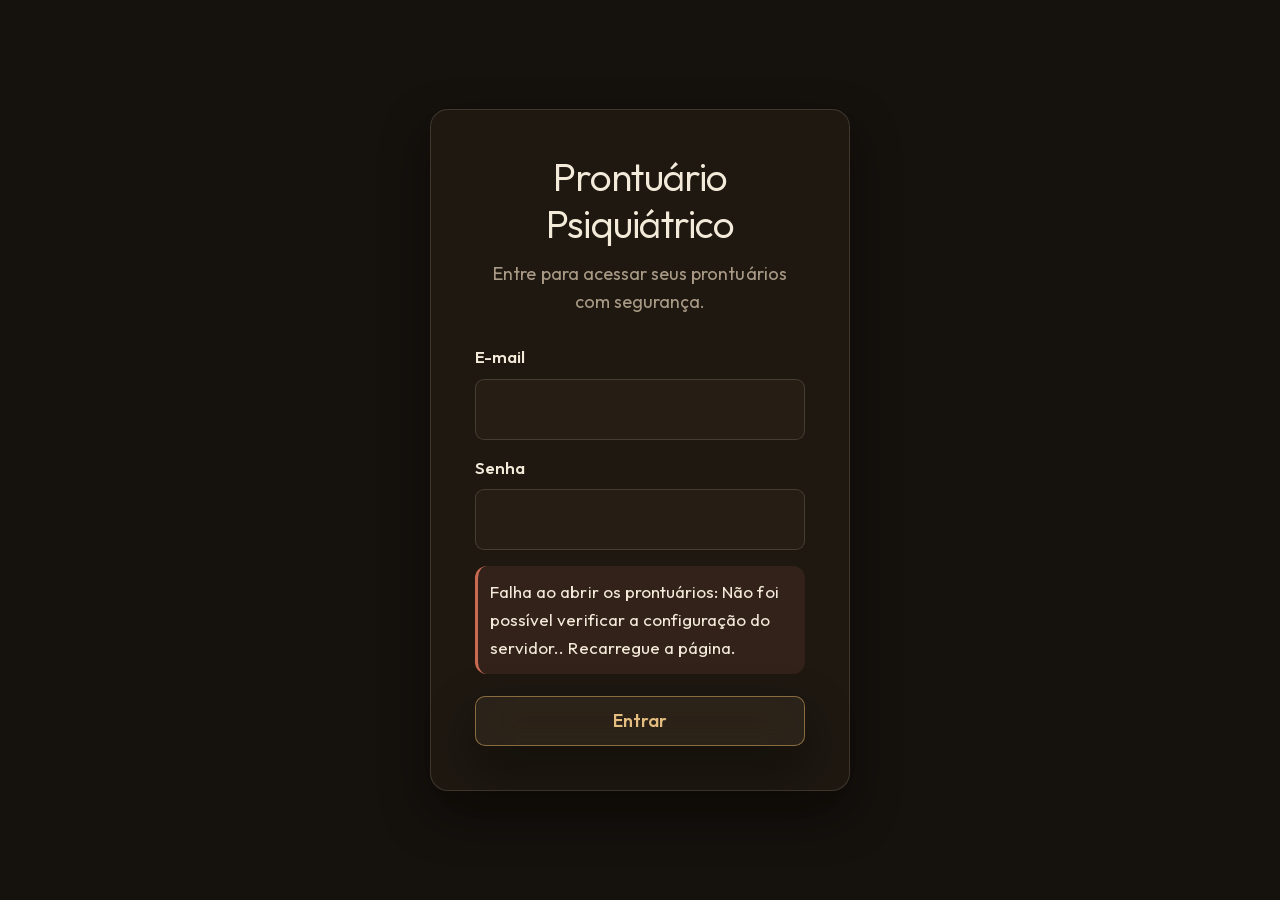
==== commit a9bba9d5: "Reduzir superfície de XSS e proteger logs clínicos Escapa atributos de registros, bloqueia esquemas " ====
--- a/index.html
+++ b/index.html
@@ -29,12 +29,6 @@
     <a class="skip-link" href="#app">Ir para o conteúdo</a>
     <div id="app" role="main"></div>
     <script type="module" src="src/App.js"></script>
-    <script>
-      // Casca em cache: so para a TELA abrir sem sinal no interior. Nunca cacheia
-      // /api/* (ver sw.js) -- IA e sync continuam exigindo rede normalmente.
-      if ("serviceWorker" in navigator) {
-        window.addEventListener("load", () => navigator.serviceWorker.register("sw.js").catch(() => {}));
-      }
-    </script>
+    <script src="src/bootstrap.js" defer></script>
   </body>
 </html>
--- a/src/styles/theme.css
+++ b/src/styles/theme.css
@@ -99,6 +99,23 @@
   min-width: 0;
 }
 
+.conflict-review {
+  margin: 18px 0;
+  padding: 20px;
+  border: 2px solid var(--amber);
+  border-radius: var(--radius);
+  background: var(--surface);
+  color: var(--text);
+}
+
+.conflict-review h2 { margin: 0 0 8px; }
+.conflict-review p { line-height: 1.5; }
+.conflict-copies { display: grid; grid-template-columns: repeat(2, minmax(0, 1fr)); gap: 14px; }
+.conflict-copies details { min-width: 0; border: 1px solid var(--line); padding: 12px; }
+.conflict-copies summary { cursor: pointer; font-weight: 700; }
+.conflict-copies pre { max-height: 360px; overflow: auto; white-space: pre-wrap; overflow-wrap: anywhere; }
+@media (max-width: 800px) { .conflict-copies { grid-template-columns: 1fr; } }
+
 .dashboard  {
   gap: 14px;
   grid-template-columns: repeat(5, minmax(0, 1fr));
@@ -215,10 +232,6 @@
 
 textarea  {
   resize: vertical;
-}
-
-textarea[name="medicos"] {
-  min-height: 54px;
 }
 
 details.section {
@@ -477,14 +490,6 @@
   line-height: 1.45;
 }
 
-.risk-text textarea {
-  min-height: 74px;
-}
-
-.qphda-card textarea[name="qphda"] {
-  min-height: 195px;
-}
-
 .manual-anamnesis {
   display: grid;
   gap: 12px;
@@ -511,14 +516,6 @@
   background: color-mix(in srgb, var(--primary-2) 13%, var(--surface));
   color: var(--text);
   font-weight: 700;
-}
-
-.manual-anamnesis textarea[name="queixa"] {
-  min-height: 46px;
-}
-
-.manual-anamnesis textarea[name="historia"] {
-  min-height: 176px;
 }
 
 .address-card {
@@ -766,20 +763,12 @@
   color: var(--text);
 }
 
-.treatment-card textarea {
-  min-height: 230px;
-}
-
 .treatment-card textarea[hidden] {
   display: none;
 }
 
 .treatment-option {
   background: color-mix(in srgb, var(--surface-2) 82%, var(--accent-soft));
-}
-
-.physician-adjustments textarea {
-  min-height: 92px;
 }
 
 /* Sem max-width + margin:auto: isso encolhia e centralizava o bloco dentro
@@ -1504,8 +1493,10 @@
   padding-block: 13px;
 }
 
+/* Sem min-height: a altura e o conteudo, como em toda caixa do app (ver
+   bindAutoExpandingTextareas). O piso de 300px deixava a Historia clinica com
+   um palmo de branco embaixo de duas linhas escritas. */
 textarea.evolution-textarea {
-  min-height: 300px;
   overflow-y: hidden;
   resize: none;
   line-height: 1.32;
@@ -2754,7 +2745,7 @@
 .document-fields { display: grid; grid-template-columns: repeat(auto-fit, minmax(200px, 1fr)); gap: 10px 14px; margin: 10px 0; }
 .document-recommendations { grid-column: 1 / -1; }
 .document-consent { margin: 4px 0 8px; }
-.document-editor textarea { width: 100%; min-height: 320px; line-height: 1.55; }
+.document-editor textarea { width: 100%; line-height: 1.55; }
 .document-editor .actions { margin-top: 10px; }
 .documents-issued ul { margin: 0 0 6px; padding: 0; list-style: none; display: grid; gap: 6px; }
 .documents-issued li { display: flex; justify-content: space-between; align-items: center; gap: 10px; flex-wrap: wrap; }
@@ -2803,6 +2794,22 @@
 .ai-origin-legend { display: flex; align-items: center; gap: 10px; flex-wrap: wrap; margin: 4px 0 12px; padding: 10px 12px; border-radius: var(--radius); border: 1px dashed color-mix(in srgb, var(--primary-2) 55%, var(--line)); color: var(--muted); line-height: 1.45; }
 .ai-origin-legend .chip { pointer-events: none; padding: 2px 8px; font-size: 12px; }
 
+/* Mesma marca do `.chip-ai`, para campo de texto/select em vez de caixa de
+   marcar -- identificacao do paciente preenchida pela extracao da IA. */
+.field-ai input, .field-ai select { border-style: dashed; border-color: var(--primary-2); }
+.field-ai { position: relative; }
+.field-ai::after {
+  content: "IA";
+  position: absolute;
+  top: -6px; right: 8px;
+  font-size: 9px; font-weight: 700; letter-spacing: .04em;
+  color: var(--primary-2);
+  background: var(--surface);
+  padding: 0 3px;
+  border-radius: 4px;
+  line-height: 1.4;
+}
+
 /* Atalho de quem chega com o diagnostico pronto. Cartao discreto: e desvio do
    fluxo, nao a acao principal da pagina. */
 .shortcut-card .actions { margin-top: 10px; }
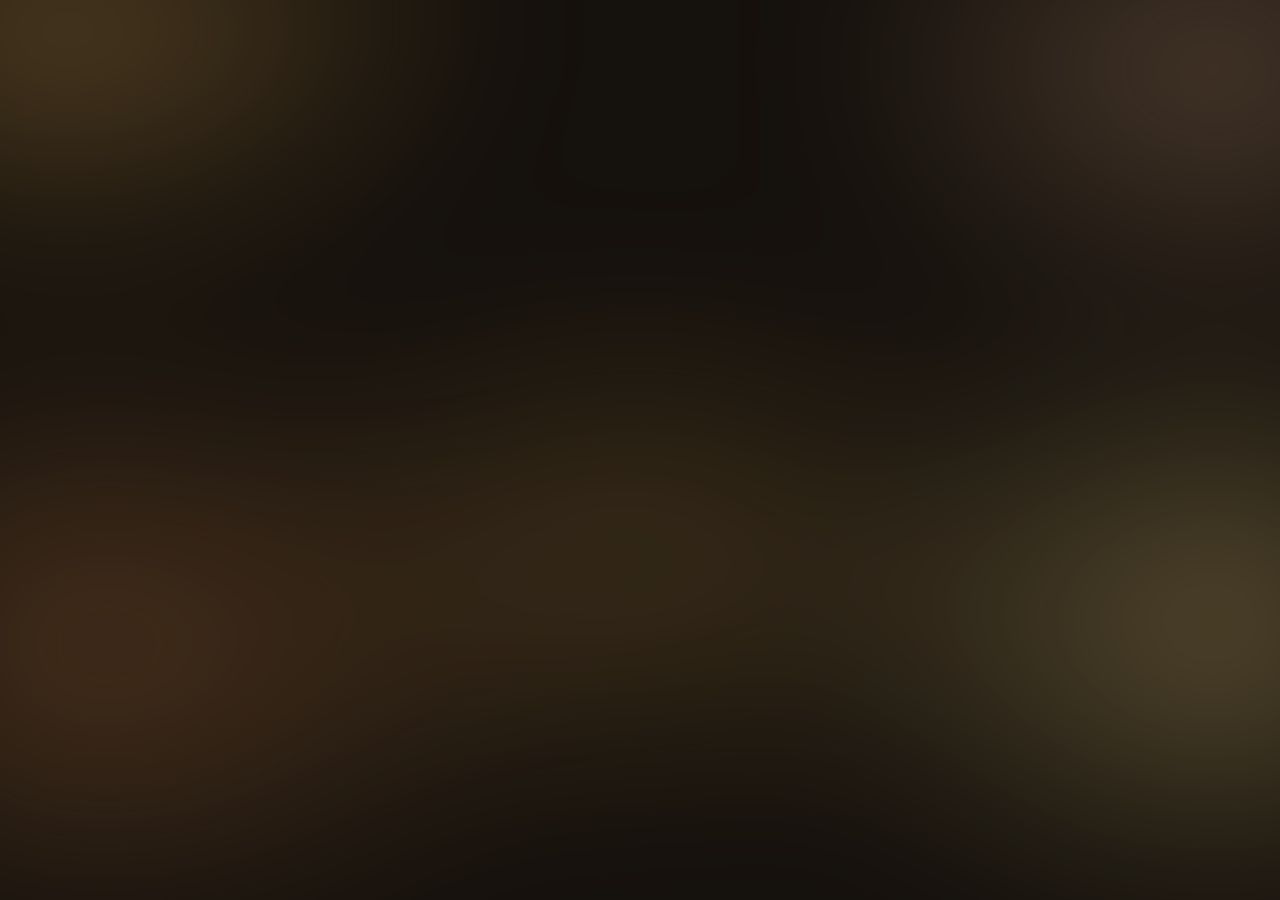
==== commit 81102349: "feat: bootstrap independent dermatology app" ====
--- a/index.html
+++ b/index.html
@@ -6,8 +6,8 @@
     <meta name="theme-color" content="#1C2B33" media="(prefers-color-scheme: dark)" />
     <meta name="theme-color" content="#F3EAE0" media="(prefers-color-scheme: light)" />
 
-    <title>Prontuário Psiquiátrico — Dr. Regis Braga</title>
-    <meta name="description" content="Prontuário eletrônico psiquiátrico de uso clínico privado: anamnese, exame do estado mental, evolução e prescrição." />
+    <title>Prontuário Dermatológico — Dr. Regis Braga</title>
+    <meta name="description" content="Prontuário eletrônico dermatológico: anamnese, exame físico de lesões, avaliação e seguimento." />
     <!-- Sistema clínico com dado sensível de paciente: nunca deve ser indexado. -->
     <meta name="robots" content="noindex, nofollow, noarchive, nosnippet" />
     <meta name="referrer" content="no-referrer" />
@@ -28,7 +28,7 @@
   <body>
     <a class="skip-link" href="#app">Ir para o conteúdo</a>
     <div id="app" role="main"></div>
-    <script type="module" src="src/App.js"></script>
+    <script type="module" src="src/AppDermatologia.js"></script>
     <script src="src/bootstrap.js" defer></script>
   </body>
 </html>
--- a/src/styles/theme.css
+++ b/src/styles/theme.css
@@ -2385,6 +2385,20 @@
   border: 1px solid #f0b184;
 }
 
+.top-actions .sync-status {
+  max-width: min(45vw, 440px);
+  font-size: 0.82rem;
+  line-height: 1.3;
+  overflow-wrap: anywhere;
+}
+
+@media (max-width: 640px) {
+  .top-actions .sync-status {
+    max-width: min(52vw, 260px);
+    font-size: 0.75rem;
+  }
+}
+
 /* Falha de gravacao local e mais grave que falha de sincronizacao: ali o
    registro existe no aparelho, aqui ele nao existe em lugar nenhum. Por isso
    vermelho, e nao o laranja do aviso de sincronizacao. */
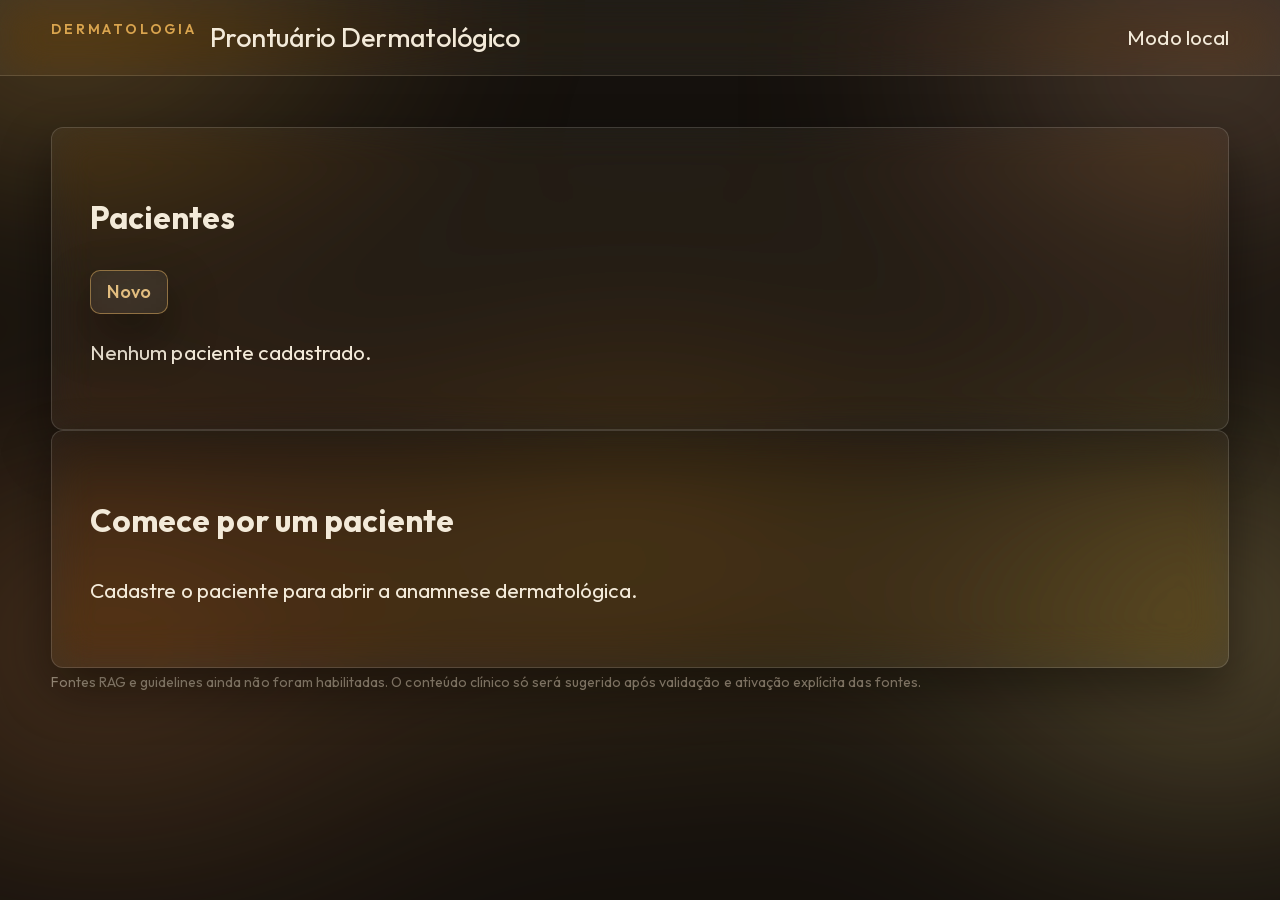
==== commit ae6e76df: "fix: load dermatology app module reliably" ====
--- a/index.html
+++ b/index.html
@@ -27,8 +27,21 @@
   </head>
   <body>
     <a class="skip-link" href="#app">Ir para o conteúdo</a>
-    <div id="app" role="main"></div>
-    <script type="module" src="src/AppDermatologia.js"></script>
+    <div id="app" role="main">
+      <main class="auth-shell" aria-live="polite">
+        <section class="auth-card">
+          <p class="eyebrow">Dermatologia</p>
+          <h1>Prontuário Dermatológico</h1>
+          <p>Carregando anamnese, exame físico e acompanhamento de lesões...</p>
+        </section>
+      </main>
+    </div>
+    <script type="module">
+      import("./src/AppDermatologia.js").catch(error => {
+        const target = document.querySelector("#app");
+        if (target) target.innerHTML = `<main class="auth-shell"><section class="auth-card"><h1>Falha ao carregar o módulo</h1><p>Recarregue a página ou reinicie o servidor local.</p><p class="warning">${String(error?.message || error)}</p></section></main>`;
+      });
+    </script>
     <script src="src/bootstrap.js" defer></script>
   </body>
 </html>
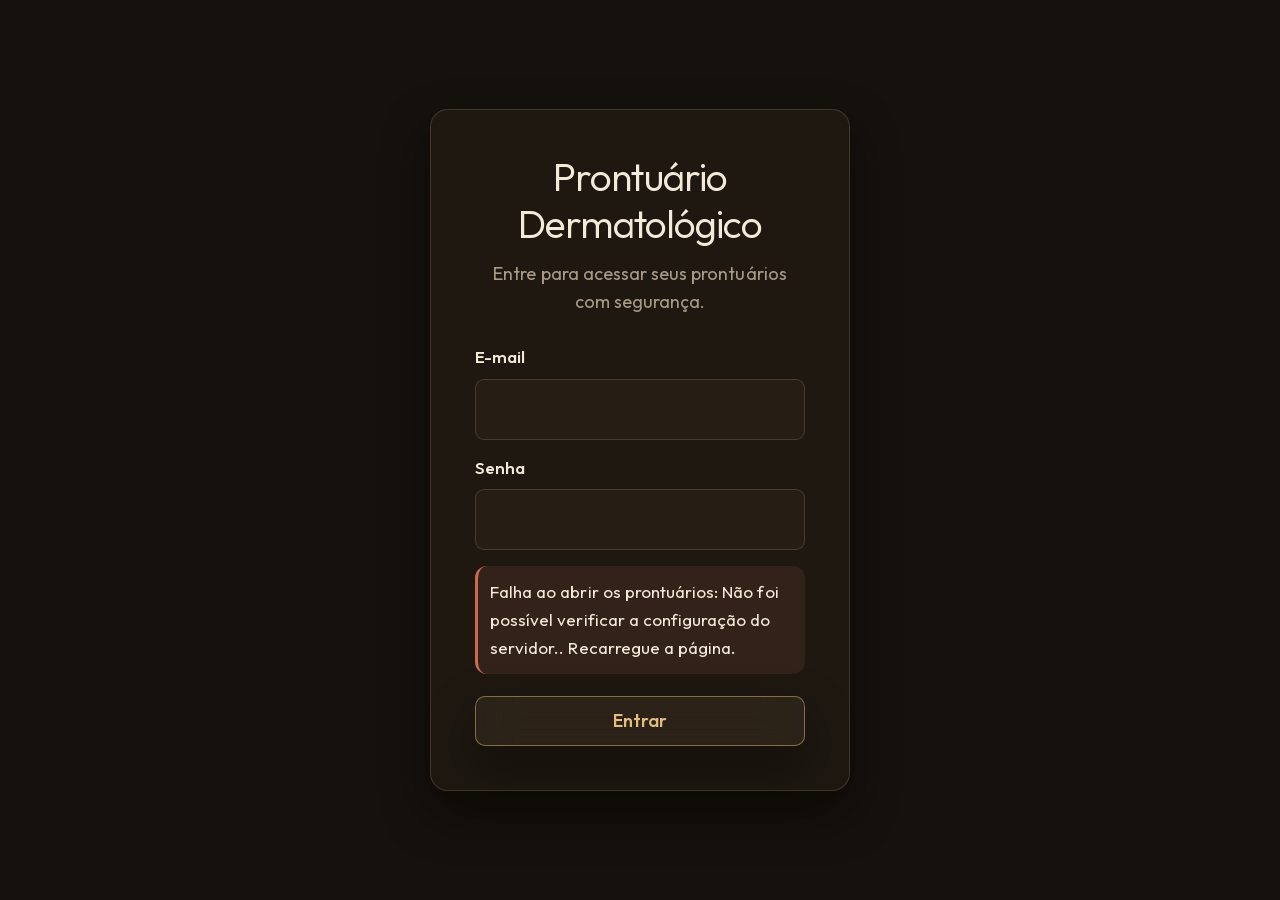
==== commit 72a57bfb: "feat: restore original workflow for dermatology" ====
--- a/index.html
+++ b/index.html
@@ -36,12 +36,7 @@
         </section>
       </main>
     </div>
-    <script type="module">
-      import("./src/AppDermatologia.js").catch(error => {
-        const target = document.querySelector("#app");
-        if (target) target.innerHTML = `<main class="auth-shell"><section class="auth-card"><h1>Falha ao carregar o módulo</h1><p>Recarregue a página ou reinicie o servidor local.</p><p class="warning">${String(error?.message || error)}</p></section></main>`;
-      });
-    </script>
+    <script type="module" src="src/App.js"></script>
     <script src="src/bootstrap.js" defer></script>
   </body>
 </html>
